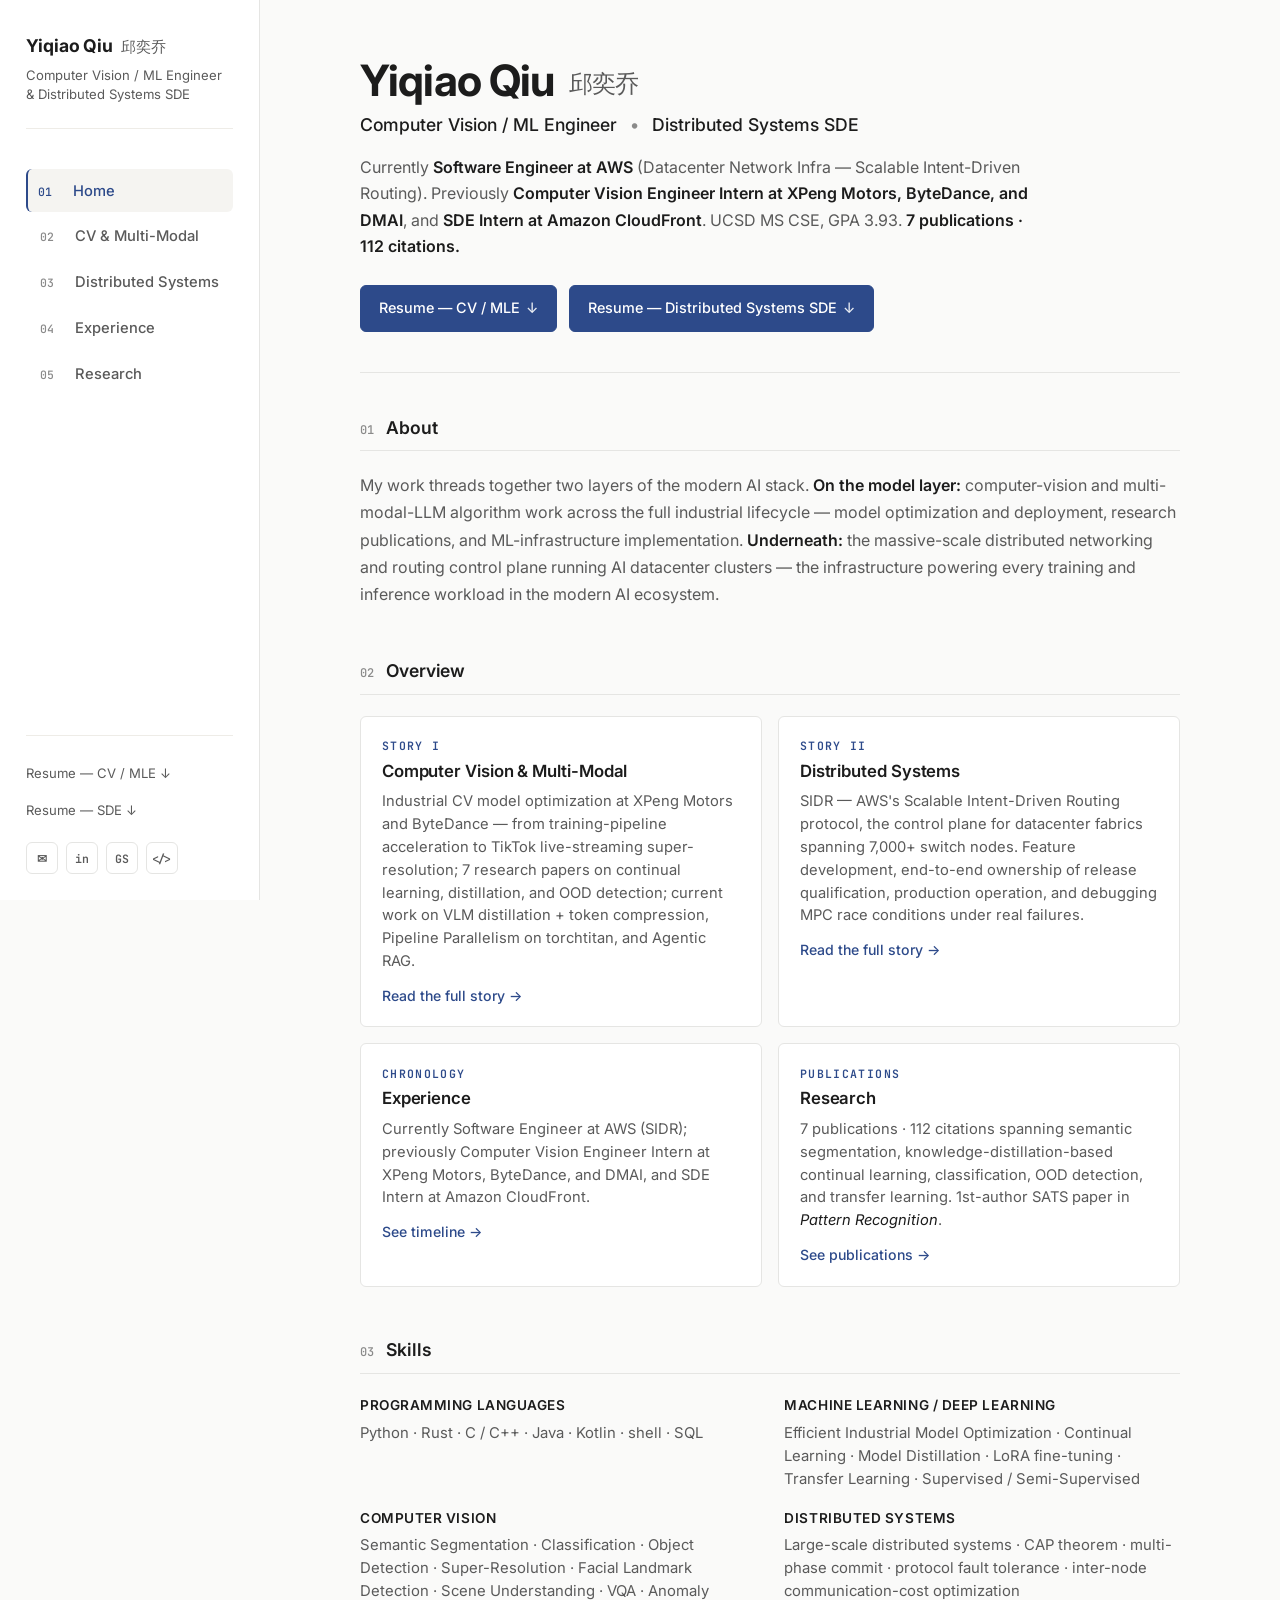
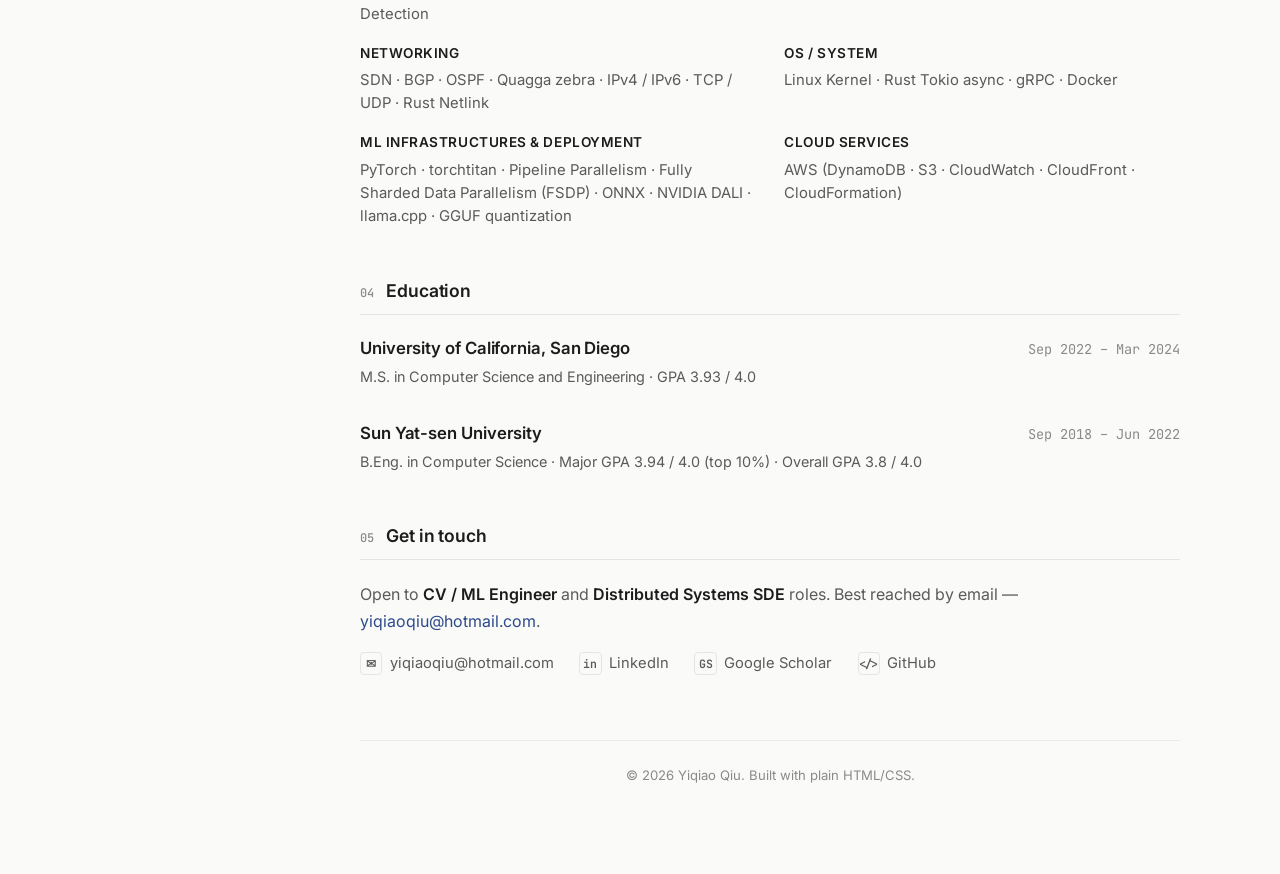
==== index.html @ b8ca15ce "Add home Overview preview cards; update pub metadata; refine Skills - Home: insert new 'Overview' se" ====
<!DOCTYPE html>
<html lang="en">
<head>
<meta charset="UTF-8" />
<meta name="viewport" content="width=device-width, initial-scale=1.0" />
<title>Yiqiao Qiu — CV / ML Engineer &amp; Distributed Systems SDE</title>
<meta name="description" content="Yiqiao Qiu — Computer Vision / Machine Learning Engineer and Distributed Systems SDE. UCSD MS CSE. Currently at AWS DC Networking (SIDR). 7 publications, 112 citations." />
<link rel="stylesheet" href="styles.css" />
<link rel="preconnect" href="https://fonts.googleapis.com" />
<link rel="preconnect" href="https://fonts.gstatic.com" crossorigin />
<link href="https://fonts.googleapis.com/css2?family=Inter:wght@400;500;600;700&family=JetBrains+Mono:wght@400;500&display=swap" rel="stylesheet" />
</head>
<body>

<button class="menu-toggle" aria-label="Toggle navigation">
  <span></span><span></span><span></span>
</button>
<div class="sidebar-backdrop"></div>

<aside class="sidebar" id="sidebar">
  <div class="sidebar-brand">
    <div class="brand-name">Yiqiao Qiu <span class="brand-zh">邱奕乔</span></div>
    <div class="brand-tagline">Computer Vision / ML Engineer<br />&amp; Distributed Systems SDE</div>
  </div>

  <nav class="sidebar-nav" aria-label="Primary">
    <a href="#home" data-tab="home"><span class="nav-num">01</span><span class="nav-label">Home</span></a>
    <a href="#cv" data-tab="cv"><span class="nav-num">02</span><span class="nav-label">CV &amp; Multi-Modal</span></a>
    <a href="#distsys" data-tab="distsys"><span class="nav-num">03</span><span class="nav-label">Distributed Systems</span></a>
    <a href="#experience" data-tab="experience"><span class="nav-num">04</span><span class="nav-label">Experience</span></a>
    <a href="#research" data-tab="research"><span class="nav-num">05</span><span class="nav-label">Research</span></a>
  </nav>

  <div class="sidebar-footer">
    <div class="sidebar-resumes">
      <a href="assets/Yiqiao_Qiu_Resume_MLE.pdf" target="_blank" rel="noopener">Resume — CV / MLE ↓</a>
      <a href="assets/Yiqiao_Qiu_Resume_SDE.pdf" target="_blank" rel="noopener">Resume — SDE ↓</a>
    </div>
    <div class="sidebar-contact">
      <a href="mailto:yiqiaoqiu@hotmail.com" aria-label="Email" title="yiqiaoqiu@hotmail.com">✉</a>
      <a href="https://www.linkedin.com/in/yiqiao-qiu-12013723a/" target="_blank" rel="noopener" aria-label="LinkedIn" title="LinkedIn">in</a>
      <a href="https://scholar.google.com/citations?user=CJIt8m8AAAAJ&hl=en" target="_blank" rel="noopener" aria-label="Google Scholar" title="Google Scholar">GS</a>
      <a href="https://github.com/QIU023" target="_blank" rel="noopener" aria-label="GitHub" title="GitHub">&lt;/&gt;</a>
    </div>
  </div>
</aside>

<main class="content">

<!-- ============ HOME TAB ============ -->
<section class="tab" id="tab-home">
  <header class="hero">
    <h1>Yiqiao Qiu <span class="zh">邱奕乔</span></h1>
    <p class="hero-tagline">
      Computer Vision / ML Engineer <span class="sep">&bull;</span> Distributed Systems SDE
    </p>
    <p class="hero-sub">
      Currently <strong>Software Engineer at AWS</strong> (Datacenter Network Infra &mdash; Scalable Intent-Driven Routing).
      Previously <strong>Computer Vision Engineer Intern at XPeng Motors, ByteDance, and DMAI</strong>, and
      <strong>SDE Intern at Amazon CloudFront</strong>. UCSD MS CSE, GPA 3.93.
      <strong>7 publications · 112 citations.</strong>
    </p>
    <div class="cta">
      <a class="btn btn-primary" href="assets/Yiqiao_Qiu_Resume_MLE.pdf" target="_blank" rel="noopener">Resume — CV / MLE <span class="arrow">↓</span></a>
      <a class="btn btn-primary" href="assets/Yiqiao_Qiu_Resume_SDE.pdf" target="_blank" rel="noopener">Resume — Distributed Systems SDE <span class="arrow">↓</span></a>
    </div>
  </header>

  <div class="section-block">
    <h2 class="section-title"><span class="section-num">01</span> About</h2>
    <p class="prose">
      My work threads together two layers of the modern AI stack. <strong>On the model layer:</strong>
      computer-vision and multi-modal-LLM algorithm work across the full industrial lifecycle — model
      optimization and deployment, research publications, and ML-infrastructure implementation.
      <strong>Underneath:</strong> the massive-scale distributed networking and routing control plane running
      AI datacenter clusters — the infrastructure powering every training and inference workload in the
      modern AI ecosystem.
    </p>
  </div>

  <div class="section-block">
    <h2 class="section-title"><span class="section-num">02</span> Overview</h2>
    <div class="preview-grid">
      <a class="preview-card" href="#cv">
        <p class="preview-num">Story I</p>
        <h3>Computer Vision &amp; Multi-Modal</h3>
        <p class="preview-desc">Industrial CV model optimization at XPeng Motors and ByteDance — from training-pipeline acceleration to TikTok live-streaming super-resolution; 7 research papers on continual learning, distillation, and OOD detection; current work on VLM distillation + token compression, Pipeline Parallelism on torchtitan, and Agentic RAG.</p>
        <p class="preview-cta">Read the full story →</p>
      </a>
      <a class="preview-card" href="#distsys">
        <p class="preview-num">Story II</p>
        <h3>Distributed Systems</h3>
        <p class="preview-desc">SIDR — AWS's Scalable Intent-Driven Routing protocol, the control plane for datacenter fabrics spanning 7,000+ switch nodes. Feature development, end-to-end ownership of release qualification, production operation, and debugging MPC race conditions under real failures.</p>
        <p class="preview-cta">Read the full story →</p>
      </a>
      <a class="preview-card" href="#experience">
        <p class="preview-num">Chronology</p>
        <h3>Experience</h3>
        <p class="preview-desc">Currently Software Engineer at AWS (SIDR); previously Computer Vision Engineer Intern at XPeng Motors, ByteDance, and DMAI, and SDE Intern at Amazon CloudFront.</p>
        <p class="preview-cta">See timeline →</p>
      </a>
      <a class="preview-card" href="#research">
        <p class="preview-num">Publications</p>
        <h3>Research</h3>
        <p class="preview-desc">7 publications · 112 citations spanning semantic segmentation, knowledge-distillation-based continual learning, classification, OOD detection, and transfer learning. 1st-author SATS paper in <em>Pattern Recognition</em>.</p>
        <p class="preview-cta">See publications →</p>
      </a>
    </div>
  </div>

  <div class="section-block">
    <h2 class="section-title"><span class="section-num">03</span> Skills</h2>
    <div class="skills-grid">
      <div>
        <h4>Programming Languages</h4>
        <p>Python · Rust · C / C++ · Java · Kotlin · shell · SQL</p>
      </div>
      <div>
        <h4>Machine Learning / Deep Learning</h4>
        <p>Efficient Industrial Model Optimization · Continual Learning · Model Distillation · LoRA fine-tuning · Transfer Learning · Supervised / Semi-Supervised</p>
      </div>
      <div>
        <h4>Computer Vision</h4>
        <p>Semantic Segmentation · Classification · Object Detection · Super-Resolution · Facial Landmark Detection · Scene Understanding · VQA · Anomaly Detection</p>
      </div>
      <div>
        <h4>Distributed Systems</h4>
        <p>Large-scale distributed systems · CAP theorem · multi-phase commit · protocol fault tolerance · inter-node communication-cost optimization</p>
      </div>
      <div>
        <h4>Networking</h4>
        <p>SDN · BGP · OSPF · Quagga zebra · IPv4 / IPv6 · TCP / UDP · Rust Netlink</p>
      </div>
      <div>
        <h4>OS / System</h4>
        <p>Linux Kernel · Rust Tokio async · gRPC · Docker</p>
      </div>
      <div>
        <h4>ML Infrastructures &amp; Deployment</h4>
        <p>PyTorch · torchtitan · Pipeline Parallelism · Fully Sharded Data Parallelism (FSDP) · ONNX · NVIDIA DALI · llama.cpp · GGUF quantization</p>
      </div>
      <div>
        <h4>Cloud Services</h4>
        <p>AWS (DynamoDB · S3 · CloudWatch · CloudFront · CloudFormation)</p>
      </div>
    </div>
  </div>

  <div class="section-block">
    <h2 class="section-title"><span class="section-num">04</span> Education</h2>
    <article class="entry">
      <div class="entry-head">
        <h3>University of California, San Diego</h3>
        <span class="when">Sep 2022 &ndash; Mar 2024</span>
      </div>
      <p class="role">M.S. in Computer Science and Engineering · GPA 3.93 / 4.0</p>
    </article>
    <article class="entry">
      <div class="entry-head">
        <h3>Sun Yat-sen University</h3>
        <span class="when">Sep 2018 &ndash; Jun 2022</span>
      </div>
      <p class="role">B.Eng. in Computer Science · Major GPA 3.94 / 4.0 (top 10%) · Overall GPA 3.8 / 4.0</p>
    </article>
  </div>

  <div class="section-block">
    <h2 class="section-title"><span class="section-num">05</span> Get in touch</h2>
    <p class="prose">
      Open to <strong>CV / ML Engineer</strong> and <strong>Distributed Systems SDE</strong> roles.
      Best reached by email — <a href="mailto:yiqiaoqiu@hotmail.com">yiqiaoqiu@hotmail.com</a>.
    </p>
    <div class="links">
      <a href="mailto:yiqiaoqiu@hotmail.com"><span class="icon">✉</span> yiqiaoqiu@hotmail.com</a>
      <a href="https://www.linkedin.com/in/yiqiao-qiu-12013723a/" target="_blank" rel="noopener"><span class="icon">in</span> LinkedIn</a>
      <a href="https://scholar.google.com/citations?user=CJIt8m8AAAAJ&hl=en" target="_blank" rel="noopener"><span class="icon">GS</span> Google Scholar</a>
      <a href="https://github.com/QIU023" target="_blank" rel="noopener"><span class="icon">&lt;/&gt;</span> GitHub</a>
    </div>
  </div>
</section>

<!-- ============ CV & MULTI-MODAL TAB ============ -->
<section class="tab" id="tab-cv">
  <header class="tab-header">
    <p class="tab-num">Story I</p>
    <h1>Computer Vision &amp; Multi-Modal</h1>
    <p class="tab-subtitle">Algorithm · Industrial Optimization · Deployment · Infrastructure</p>
  </header>

  <p class="prose">
    My ML work tells one story: <strong>take the efficient-model mindset — latency, memory, throughput —
    from classical CV into modern VLMs and the training systems beneath them.</strong>
  </p>

  <h3 class="about-subhead">Industrial efficient-model work</h3>
  <p class="prose">
    Across three internships I shipped production CV models covering the core task families —
    <strong>semantic segmentation, object detection, super-resolution, facial-landmark detection, image
    classification, and video classification</strong> — under strict latency / compute budgets.
  </p>
  <ul class="prose-list">
    <li>
      <strong>XPeng Motors — Autonomous Driving Center.</strong>
      <em class="stack-meta">Python, PyTorch, NVIDIA DALI, ONNX &middot; Oct 2023 – Mar 2024.</em>
      <ul class="prose-sublist">
        <li>
          <em>Training-pipeline acceleration for large-scale perception models.</em> Accelerated on-car
          perception training by integrating <strong>NVIDIA DALI</strong> for GPU-based online augmentation
          on huge-scale image datasets, offloading preprocessing from CPU to GPU via multi-process pipelines —
          <strong>7× training speedup and 80% CPU reduction</strong>, unblocking faster iteration across
          perception teams.
        </li>
        <li>
          <em>Multi-task backbone consolidation for on-car deployment.</em> Merged multiple task-specific
          perception models into a unified shared backbone; systematically explored trade-offs across
          architectures, FLOPs, and cross-task generalization. Reduced on-car model scheduling and memory
          overhead while preserving per-task accuracy, improving deployment efficiency on resource-constrained
          automotive compute.
        </li>
        <li>
          <em>Eye-action video classification for the Driver Monitoring System (DMS).</em> Owned end-to-end
          development of the eye-action recognition pipeline for in-cabin fatigue and distraction detection —
          dataset construction, temporal model design and training, and in-vehicle real-scene validation under
          varied lighting and head poses. <strong>99.64% binary classification accuracy with 30%
          inference-latency reduction</strong>, meeting the real-time on-car constraint.
        </li>
        <li>
          <em>Simulation-driven data augmentation for long-tail object detection.</em> Replenished an
          object-detection dataset with photorealistic simulation data for rare / long-tail categories;
          validated the pipeline by training YOLO-X on the augmented dataset and demonstrating consistent
          mAP gains on underrepresented classes. Co-author of <em>Anything in Any Scene</em>.
        </li>
      </ul>
    </li>
    <li>
      <strong>ByteDance — Real-Time Communication, Video Group.</strong>
      <em class="stack-meta">Python, PyTorch &middot; Nov 2021 – Apr 2022.</em>
      <ul class="prose-sublist">
        <li>
          <em>Real-time multi-frame super-resolution for live-streaming codec enhancement.</em> Proposed novel
          auxiliary modules at the low-level encoder / decoder of a real-time multi-frame super-resolution
          model, leveraging <strong>temporal consistency across adjacent frames</strong> and
          <strong>residual-aware feature fusion</strong> to alleviate video-decoding blocky artifacts from
          aggressive compression — without inflating inference latency. <strong>43% PSNR gain improvement</strong>
          in offline testing; deployed into the TikTok live-streaming RTC video engine.
        </li>
        <li>
          <em>Robust facial-landmark detection for ROI-aware bitrate allocation.</em> Optimized the landmark
          model driving ROI-based bitrate allocation on streamers' faces via (1) <strong>facial-parsing
          preprocessing</strong> for semantic priors, (2) <strong>weighted loss with balanced resampling</strong>
          for long-tail poses / occlusions, and (3) an <strong>auxiliary global-context branch</strong>
          stabilizing predictions under occlusion and motion blur. <strong>67% NME reduction</strong>;
          unstructured pruning further cut inference time by <strong>20%</strong> to fit the RTC latency budget.
        </li>
        <li>
          <em>Training infrastructure.</em> Built <strong>FFmpeg-based offline augmentation</strong> simulating
          codec artifacts, bitrate ladders, and frame-drop patterns, plus a <strong>multi-threaded concurrent
          I/O queue</strong> hiding I/O latency behind GPU compute — <strong>40% training-time reduction</strong>
          on large-scale video datasets.
        </li>
      </ul>
    </li>
    <li>
      <strong>DMAI — Research Center.</strong>
      <em class="stack-meta">Python, PyTorch &middot; Jul 2021 – Oct 2021.</em>
      Benchmarked and optimized lightweight object detectors (<strong>RFB, YOLO-X, YOLO-v5</strong>) with
      data-augmentation search and loss tuning to suppress false positives (<strong>99.5% mAP</strong>);
      improved classification with <strong>open-set loss</strong> to resolve <strong>95% of edge-case
      failures at 99% precision</strong>.
    </li>
  </ul>

  <h3 class="about-subhead">VLM — fine-tuning, token compression, on-device deployment</h3>
  <p class="prose">
    Distilling <strong>Qwen2.5-VL 32B → 3B</strong> with LoRA rank-16 on DriveLM-nuScenes; integrated four
    visual-token compression methods (FasterVLM, PruMerge, PyramidDrop, and my own <strong>SATS-CRP</strong>
    — region-aware self-attention transfer). 4× token reduction (480 → 120) with DriveLM LoRA accuracy
    <em>+1%</em>; 16× extreme compression at only 2.4% degradation; BF16 → GGUF Q4_K_M quantization
    (3.9× smaller) deployed on a consumer RTX 4070 Ti via llama.cpp at
    <strong>170 tokens/s, 142 ms TTFT</strong>.
  </p>

  <h3 class="about-subhead">ML Infra — Pipeline Parallelism on torchtitan</h3>
  <p class="prose">
    My fork of PyTorch <code>torchtitan</code>
    (<a href="https://github.com/QIU023/torchtitan/tree/309b462c48c5549f6f1646611ac6804f49a0d7ce" target="_blank" rel="noopener">branch 309b462</a>)
    implements a <strong>Block Attention Residuals</strong> experiment composed with <strong>multi-stage
    pipeline parallelism</strong> (PP=4 + cache adapter smoke-green), an AttnRes subclass with a scaling-law
    config registry, silent-grad-loss detection with clone-on-capture, a <code>grouped_mm</code> +
    <code>torch.compile</code> throughput path, and a <strong>LLaVA-style multimodal scaffolding</strong>
    on top of a Kimi Linear (KDA / MLA / MLP) base.
  </p>

  <h3 class="about-subhead">Agentic RAG + LLM-agent result evaluation harness</h3>
  <p class="prose">
    An agentic RAG system over SQL + document corpora: LLM orchestrator delegating to specialized sub-agents
    via OpenAI-style function calling and a typed <em>Evidence</em> protocol; async sub-agent dispatch with
    per-agent timeouts and graceful partial-result synthesis; hybrid BM25 + dense retrieval with
    Reciprocal Rank Fusion over ~900 chunks from 6 SEC 10-K filings; SSE streaming of routing decisions, tool
    calls, and sub-agent reasoning. Paired with a <strong>4-mode evaluation harness</strong>
    (fuzzy-numeric / entity-match / LLM-as-judge / deterministic slot-based component recall) that
    specifically targets list-coverage silent failures invisible to judge-only scoring. Full-pass correctness
    on a 10-question gold-labeled dev set.
  </p>
</section>

<!-- ============ DISTRIBUTED SYSTEMS TAB ============ -->
<section class="tab" id="tab-distsys">
  <header class="tab-header">
    <p class="tab-num">Story II</p>
    <h1>Massive-scale Distributed Systems</h1>
    <p class="tab-subtitle">Datacenter Cluster Networking Infrastructure · SIDR</p>
  </header>

  <p class="prose">
    I currently build <strong>SIDR</strong> — AWS's <em>Scalable Intent-Driven Routing</em> protocol and the
    routing control plane for AWS Datacenter network fabrics (a production fleet of
    <strong>7,000+ switch nodes</strong>). Under SIDR, routing intent is expressed centrally and distributed /
    installed across the fleet via <strong>multi-phase commit (MPC) transactions</strong>, which makes
    correctness, failure-mode reasoning, and fleet-scale operational behavior the central engineering problem
    of the system. My work spans <strong>SIDR distributed networking protocol feature development</strong>,
    <strong>end-to-end ownership of SIDR release qualification</strong>, and
    <strong>production operation of the control plane</strong>.
  </p>

  <p class="prose">Three headline contributions:</p>
  <ol class="prose-list">
    <li>
      <strong>Automated release-qualification framework with chaos fault injection.</strong>
      Designed and built the complete end-to-end automated release-qualification framework for SIDR, run
      against test clusters: a <strong>hierarchical concurrent workflow engine</strong> orchestrating
      multi-stage qualification runs, comprehensive <strong>protocol state tracing</strong>, and a
      <strong>chaos fault-injection system</strong> that systematically exercises partitions, device
      failures, and interface flaps to validate consensus convergence and MPC operation correctness — with
      rollback — under extreme stress and chaotic network / software failure conditions. Integrated into
      CI/CD; delivered a <strong>15× speedup</strong> in release qualification.
      <strong>Since October 2024, every AWS ML Datacenter switch NetOS release has been qualified and gated
      by this framework</strong> — it has <strong>caught dozens of latent bugs</strong> both inside the SIDR
      protocol itself and at the interaction boundary between SIDR and other AWS NetOS processes before they
      could reach production, keeping every subsequent SIDR release highly reliable at production fleet scale.
    </li>
    <li>
      <strong>Core SIDR feature development.</strong>
      <ul class="prose-sublist">
        <li>
          <em>SIDR route redistribution from Quagga.</em> Cross-protocol route redistribution bridges legacy
          BGP / OSPF state (Quagga zebra) into SIDR's intent-driven route programming. Owned the SIDR-side
          daemon logic end-to-end: inter-process communication with Quagga, asynchronous message-stream
          parsing, <strong>multi-module async orchestration</strong> keeping redistribution off the critical
          path of intent commits, OS-level signaling, and <strong>MPC lazy-initialization</strong>
          optimizations across multiple SIDR modules.
        </li>
        <li>
          <em>SIDR protocol credential management and security enhancement.</em> Added
          <strong>message-certificate-based authentication and verification</strong> end-to-end across
          controller-to-daemon intent distribution. Designed certificate issuance / rotation into SIDR's
          service-fabric workflows, explicit race-condition and failure handling during certificate
          transitions, and a comprehensive end-to-end integration-test suite covering controller-to-daemon
          intent signaling and protocol state-machine transitions. A cross-cutting change — every SIDR
          message touched — so backward-compatible rollout mattered as much as the cryptographic component.
        </li>
      </ul>
    </li>
    <li>
      <strong>Deep system understanding from feature development, production operation, and debugging.</strong>
      Shipping SIDR features is one input; running the control plane in production and diagnosing the many
      race conditions that surface when MPC transactions interleave with real link and process failures —
      device crashes mid-commit, interface flaps, partial commits, rollback-vs-recommit interleavings — is
      another. The combination built a depth of understanding across <strong>protocol design, state-machine
      semantics, fault tolerance, and the operational realities of a very large distributed fabric</strong>
      that neither feature work nor operational experience alone produces.
    </li>
  </ol>
  <p class="prose">
    The foundations are <strong>CAP-theorem reasoning, multi-phase commit semantics, protocol fault tolerance,
    and inter-node communication-cost optimization inside massive fabrics</strong>.
  </p>
</section>

<!-- ============ EXPERIENCE TAB ============ -->
<section class="tab" id="tab-experience">
  <header class="tab-header">
    <p class="tab-num">Chronology</p>
    <h1>Work Experience</h1>
    <p class="tab-subtitle">Positions held, most-recent first</p>
  </header>

  <article class="entry">
    <div class="entry-head">
      <h3>Amazon Web Services <span class="muted">&mdash; Software Engineer</span></h3>
      <span class="when">Apr 2024 &ndash; Present &nbsp;·&nbsp; Santa Clara, CA</span>
    </div>
    <p class="role"><em>AWS DC Network Infra — Scalable Intent-Driven Routing (SIDR)</em> · Rust, Python, Tokio</p>
    <ul>
      <li>Designed and built an <strong>end-to-end automated release qualification framework</strong> for SIDR with <strong>hierarchical concurrent workflow engines</strong>, comprehensive protocol state tracing, and <strong>chaos fault injection</strong> (partitions, device failures, interface flaps) to validate consensus convergence and MPC operation correctness with rollback under extreme stress and chaotic network / software failure conditions. Integrated into CI/CD pipeline, achieving <strong>15× speedup in release qualification</strong> and qualifying all subsequent SIDR production releases.</li>
      <li>Delivered SIDR daemon logic for network <strong>cross-protocol route redistribution</strong>, including inter-process communication, message-stream parsing, multi-module asynchronous programming and OS-signaling, and optimized message generation and <strong>MPC lazy-init</strong> in multiple SIDR modules for improved efficiency.</li>
      <li>Delivered <strong>SIDR protocol security enhancement</strong> through message authentication and verification mechanisms, with thorough design and implementation for service-fabric workflows, race-condition / failures handling, and comprehensive end-to-end integration tests spanning controller-to-daemon intent distribution, system-level signaling, and protocol state-machine transitions under various network and system conditions.</li>
    </ul>
  </article>

  <article class="entry">
    <div class="entry-head">
      <h3>XPeng Motors <span class="muted">&mdash; Computer Vision Engineer Intern</span></h3>
      <span class="when">Oct 2023 &ndash; Mar 2024 &nbsp;·&nbsp; San Diego, CA</span>
    </div>
    <p class="role"><em>Autonomous Driving Center</em> · Python, PyTorch, DALI, ONNX</p>
    <ul>
      <li><strong>Training Pipeline Acceleration:</strong> Integrated NVIDIA DALI for GPU-based online augmentation on huge-scale image datasets, offloading preprocessing from CPU to GPU via multi-process pipelines — <strong>7× training speedup, 80% CPU reduction</strong>.</li>
      <li><strong>Multi-task Backbone Consolidation:</strong> Merged task-specific perception models into a unified shared backbone; systematically explored FLOPs / cross-task generalization trade-offs to cut on-car scheduling and memory overhead while preserving per-task accuracy.</li>
      <li><strong>Eye-Action Video Classification for DMS:</strong> Owned the end-to-end pipeline (dataset, temporal model, in-vehicle validation) — <strong>99.64% accuracy, 30% latency reduction</strong> under real-time on-car constraints.</li>
      <li><strong>Simulation-Driven Long-tail Object Detection:</strong> Replenished an OD dataset with photorealistic simulation for rare categories; validated via YOLO-X showing consistent mAP gains. Co-author of <em>Anything in Any Scene</em>.</li>
    </ul>
  </article>

  <article class="entry">
    <div class="entry-head">
      <h3>ByteDance <span class="muted">&mdash; Video Algorithms Engineer Intern</span></h3>
      <span class="when">Nov 2021 &ndash; Apr 2022 &nbsp;·&nbsp; Shenzhen, China</span>
    </div>
    <p class="role"><em>Real-Time Communication, Video Group</em> · Python, PyTorch</p>
    <ul>
      <li><strong>Real-time Multi-frame Super-Resolution</strong> for TikTok live-streaming RTC: novel low-level encoder/decoder auxiliary modules leveraging temporal consistency and residual-aware fusion — <strong>43% PSNR gain improvement</strong>, shipped.</li>
      <li><strong>Robust Facial Landmark Detection</strong> for ROI-aware bitrate allocation: facial-parsing preprocessing, weighted loss + balanced resampling for long-tail poses, global-context branch — <strong>67% NME reduction</strong>; unstructured pruning further <strong>-20% inference time</strong>.</li>
      <li>Built FFmpeg-based offline augmentation simulating codec artifacts and a multi-threaded concurrent I/O queue hiding I/O behind GPU compute — <strong>40% training time reduction</strong>.</li>
    </ul>
  </article>

  <article class="entry">
    <div class="entry-head">
      <h3>Amazon <span class="muted">&mdash; SDE Intern, AWS CloudFront</span></h3>
      <span class="when">Jun 2023 &ndash; Sep 2023 &nbsp;·&nbsp; Seattle, WA</span>
    </div>
    <p class="role"><em>CloudFront Function (CF2) Tagging in Control Plane</em> · Java, Kotlin, AWS</p>
    <ul>
      <li>In a micro-service / distributed-transaction setting, designed unique-ID based tagging, analyzed race conditions and concurrent failures, and handled them with synchronous DB erasing calls, cleaner threads, and <strong>DynamoDB distributed locks</strong>.</li>
      <li>Optimized 3 customer CF2 APIs — <strong>25% latency reduction</strong> by eliminating redundant RPC round-trips; shortened tagging cleaner lists for <strong>98.5% RPS reduction</strong> and <strong>60× cleaning speed</strong>.</li>
      <li>Extended AWS CloudFormation interface for CF2 tagging with async process + callbacks + Factory pattern; comprehensive integration tests covering concurrent race-conditions.</li>
    </ul>
  </article>

  <article class="entry">
    <div class="entry-head">
      <h3>DMAI <span class="muted">&mdash; Computer Vision Engineer Intern</span></h3>
      <span class="when">Jul 2021 &ndash; Oct 2021 &nbsp;·&nbsp; Guangzhou, China</span>
    </div>
    <p class="role"><em>DMAI Research Center</em> · Python, PyTorch</p>
    <ul>
      <li>AILA Preschool Learning System card recognition: benchmarked / optimized lightweight detectors (RFB, YOLO-X, YOLO-v5) with augmentation search and loss tuning — <strong>99.5% mAP</strong>; open-set loss resolved <strong>95% edge-case failures at 99% precision</strong>.</li>
    </ul>
  </article>
</section>

<!-- ============ RESEARCH TAB ============ -->
<section class="tab" id="tab-research">
  <header class="tab-header">
    <p class="tab-num">Publications</p>
    <h1>Research</h1>
    <p class="tab-subtitle">7 publications · 112 citations</p>
  </header>

  <p class="prose">
    My research spans <strong>semantic segmentation, knowledge-distillation-based continual learning,
    classification, out-of-distribution detection, and transfer learning</strong>. Core methodological
    theme: <em>what</em> a visual encoder produces is only half the information — <em>how</em> it attends,
    relates, and abstracts is equally transferable and equally worth distilling.
  </p>

  <h3 class="about-subhead">Selected top-cited contributions</h3>
  <ul class="prose-list">
    <li>
      <em>SATS: Self-Attention Transfer for Continual Semantic Segmentation.</em> 1st author.
      <em>Pattern Recognition</em>, 2023 · <span class="cite">53 citations</span>.
      Continual semantic segmentation suffers from catastrophic forgetting when a model is incrementally
      trained on new classes while retaining old ones. SATS introduces a lightweight <strong>self-attention
      transfer</strong> scheme that distills the <strong>inter-patch relationship structure</strong> from
      the old model's self-attention maps to the new model during incremental steps — transferring <em>how</em>
      the visual encoder attends between patches, not just what features it produces. The technique is a
      plug-in for any vision-transformer-based backbone, sets state of the art on standard
      continual-segmentation benchmarks, and is the method I'm now extending from CNN-era continual
      segmentation into modern VLM distillation.
    </li>
    <li>
      <em>Classifier-head Informed Feature Masking and Prototype-based Logit Smoothing for Out-of-Distribution
      Detection.</em> 2nd author. <em>IEEE TCSVT</em>, 2024 · <span class="cite">23 citations</span>.
      Post-hoc OOD detection combining <strong>classifier-head-informed feature masking</strong>
      (classifier-head weights mask activations not tied to any in-distribution class) with
      <strong>prototype-based logit smoothing</strong> (class prototypes regularize logits for off-manifold
      samples).
    </li>
    <li>
      <em>Topic Driven Adaptive Network for Cross-Domain Sentiment Classification (TDAN).</em> 2nd author.
      <em>Information Processing and Management</em>, 2023 · <span class="cite">23 citations</span>.
      Cross-domain sentiment classification via a <strong>neural topic model</strong> plus a
      <strong>keyword branch</strong>, fused by <strong>cross dot-product attention</strong> between topic
      and keyword representations — grounding predictions in keyword-occurrence signals that transfer across
      source and target domains.
    </li>
  </ul>

  <h3 class="about-subhead">Other publications</h3>
  <div class="pub-grid">
    <div class="pub">
      <p class="pub-title">Anything in Any Scene: Photorealistic Video Object Insertion</p>
      <p class="pub-meta">Co-author · <strong>Preprint</strong>, arXiv:2401.17509, 2024 · <span class="cite">300+ GitHub stars · 12 citations</span> · Presented at EI 2025 Highlights Session (IS&amp;T Electronic Imaging)</p>
    </div>
    <div class="pub">
      <p class="pub-title">Deep Model Reference: Simple Yet Effective Confidence Estimation for Image Classification</p>
      <p class="pub-meta"><strong>2nd author</strong> · MICCAI, 2024</p>
    </div>
    <div class="pub">
      <p class="pub-title">Class Incremental Learning with Task-Specific Batch Normalization and Out-of-Distribution Detection</p>
      <p class="pub-meta"><strong>3rd author</strong> · <em>Neurocomputing</em>, 2026 · <span class="cite">1 citation</span> · <a href="https://www.sciencedirect.com/science/article/abs/pii/S0925231226007186" target="_blank" rel="noopener">ScienceDirect ↗</a></p>
    </div>
    <div class="pub">
      <p class="pub-title">Local Background Features Matter in Out-of-Distribution Detection</p>
      <p class="pub-meta"><strong>3rd author</strong> · Under review at <em>Neural Computation</em></p>
    </div>
  </div>

  <p class="pub-cta">
    Full list on <a href="https://scholar.google.com/citations?user=CJIt8m8AAAAJ&hl=en" target="_blank" rel="noopener">Google Scholar →</a>
  </p>
</section>

<footer class="footer">
  <p>&copy; <span id="year"></span> Yiqiao Qiu. Built with plain HTML/CSS.</p>
</footer>

</main>

<script>
  (function () {
    const tabs = document.querySelectorAll('.tab');
    const navLinks = document.querySelectorAll('.sidebar-nav a');
    const menuToggle = document.querySelector('.menu-toggle');
    const sidebar = document.getElementById('sidebar');
    const backdrop = document.querySelector('.sidebar-backdrop');
    const content = document.querySelector('.content');

    function activateTab(tabId) {
      const targetId = 'tab-' + tabId;
      const target = document.getElementById(targetId);
      if (!target) { activateTab('home'); return; }

      tabs.forEach(function (t) { t.classList.remove('active'); });
      navLinks.forEach(function (l) { l.classList.remove('active'); });

      target.classList.add('active');
      const activeLink = document.querySelector('.sidebar-nav a[data-tab="' + tabId + '"]');
      if (activeLink) activeLink.classList.add('active');

      window.scrollTo({ top: 0, behavior: 'auto' });
      if (content) content.scrollTop = 0;

      closeMobileSidebar();
    }

    function tabFromHash() {
      const h = window.location.hash.replace('#', '').trim();
      return h || 'home';
    }

    function closeMobileSidebar() {
      sidebar.classList.remove('open');
      backdrop.classList.remove('visible');
      document.body.classList.remove('sidebar-open');
    }

    navLinks.forEach(function (link) {
      link.addEventListener('click', function (e) {
        const tabId = link.dataset.tab;
        if (tabId) {
          e.preventDefault();
          if (window.location.hash === '#' + tabId) {
            activateTab(tabId);
          } else {
            window.location.hash = tabId;
          }
        }
      });
    });

    window.addEventListener('hashchange', function () {
      activateTab(tabFromHash());
    });

    if (menuToggle) {
      menuToggle.addEventListener('click', function () {
        const isOpen = sidebar.classList.toggle('open');
        backdrop.classList.toggle('visible', isOpen);
        document.body.classList.toggle('sidebar-open', isOpen);
      });
    }
    if (backdrop) {
      backdrop.addEventListener('click', closeMobileSidebar);
    }

    activateTab(tabFromHash());

    const yearEl = document.getElementById('year');
    if (yearEl) yearEl.textContent = new Date().getFullYear();
  })();
</script>
</body>
</html>
---- styles.css ----
:root {
  --bg: #fafaf9;
  --surface: #ffffff;
  --surface-alt: #f5f4f1;
  --text: #1c1c1c;
  --muted: #5a5a5a;
  --muted-2: #8a8a8a;
  --border: #e5e5e3;
  --border-soft: #eeece7;
  --accent: #2d4a8a;
  --accent-hover: #1d3570;
  --code-bg: #f4f4f2;
  --sidebar-width: 260px;
  --content-max: 820px;
  --radius: 6px;
}

@media (prefers-color-scheme: dark) {
  :root {
    --bg: #0f1114;
    --surface: #171a1f;
    --surface-alt: #13161a;
    --text: #e8e8e6;
    --muted: #a8a8a3;
    --muted-2: #6e6e6a;
    --border: #2a2e34;
    --border-soft: #1e2228;
    --accent: #7fa8f0;
    --accent-hover: #a5c3f7;
    --code-bg: #1f232a;
  }
}

* { box-sizing: border-box; }
html { scroll-behavior: smooth; }

body {
  margin: 0;
  padding: 0;
  background: var(--bg);
  color: var(--text);
  font-family: 'Inter', -apple-system, BlinkMacSystemFont, 'Segoe UI', Roboto, sans-serif;
  font-size: 16px;
  line-height: 1.65;
  -webkit-font-smoothing: antialiased;
}

a {
  color: var(--accent);
  text-decoration: none;
  transition: color 0.15s ease;
}
a:hover { color: var(--accent-hover); text-decoration: underline; }
code, .mono { font-family: 'JetBrains Mono', Menlo, monospace; font-size: 0.9em; }

/* ==================== Sidebar ==================== */
.sidebar {
  position: fixed;
  top: 0;
  left: 0;
  width: var(--sidebar-width);
  height: 100vh;
  background: var(--surface);
  border-right: 1px solid var(--border);
  padding: 2.2rem 1.6rem 1.6rem;
  display: flex;
  flex-direction: column;
  z-index: 20;
  transition: transform 0.28s ease;
}

.sidebar-brand {
  margin-bottom: 2.5rem;
  padding-bottom: 1.5rem;
  border-bottom: 1px solid var(--border-soft);
}
.brand-name {
  font-size: 1.1rem;
  font-weight: 700;
  letter-spacing: -0.01em;
  color: var(--text);
  line-height: 1.2;
}
.brand-zh {
  font-weight: 500;
  color: var(--muted);
  font-size: 0.85em;
  margin-left: 0.3rem;
}
.brand-tagline {
  color: var(--muted);
  font-size: 0.82rem;
  line-height: 1.45;
  margin-top: 0.55rem;
}

.sidebar-nav {
  display: flex;
  flex-direction: column;
  gap: 0.15rem;
  flex: 1;
}
.sidebar-nav a {
  display: flex;
  align-items: baseline;
  gap: 0.9rem;
  padding: 0.6rem 0.75rem;
  border-radius: var(--radius);
  color: var(--muted);
  font-size: 0.92rem;
  font-weight: 500;
  border-left: 2px solid transparent;
  transition: all 0.15s ease;
  text-decoration: none;
}
.sidebar-nav a:hover {
  color: var(--text);
  background: var(--surface-alt);
  text-decoration: none;
}
.sidebar-nav a.active {
  color: var(--accent);
  background: var(--surface-alt);
  border-left-color: var(--accent);
  padding-left: 0.65rem;
}
.sidebar-nav .nav-num {
  font-family: 'JetBrains Mono', monospace;
  font-size: 0.72rem;
  color: var(--muted-2);
  min-width: 1.3rem;
}
.sidebar-nav a.active .nav-num { color: var(--accent); }
.sidebar-nav .nav-label { font-weight: 500; }

.sidebar-footer {
  margin-top: auto;
  padding-top: 1.4rem;
  border-top: 1px solid var(--border-soft);
}
.sidebar-resumes {
  display: flex;
  flex-direction: column;
  gap: 0.35rem;
  margin-bottom: 1rem;
}
.sidebar-resumes a {
  font-size: 0.82rem;
  color: var(--muted);
  padding: 0.3rem 0;
}
.sidebar-resumes a:hover {
  color: var(--accent);
  text-decoration: none;
}
.sidebar-contact {
  display: flex;
  gap: 0.5rem;
  flex-wrap: wrap;
}
.sidebar-contact a {
  display: inline-flex;
  align-items: center;
  justify-content: center;
  width: 2rem;
  height: 2rem;
  border: 1px solid var(--border);
  border-radius: var(--radius);
  font-size: 0.72rem;
  font-weight: 600;
  font-family: 'JetBrains Mono', monospace;
  color: var(--muted);
}
.sidebar-contact a:hover {
  border-color: var(--accent);
  color: var(--accent);
  text-decoration: none;
}

/* ==================== Menu toggle (mobile) ==================== */
.menu-toggle {
  display: none;
  position: fixed;
  top: 1rem;
  left: 1rem;
  z-index: 30;
  width: 40px;
  height: 40px;
  background: var(--surface);
  border: 1px solid var(--border);
  border-radius: var(--radius);
  cursor: pointer;
  flex-direction: column;
  justify-content: center;
  align-items: center;
  gap: 4px;
  padding: 0;
  box-shadow: 0 1px 4px rgba(0, 0, 0, 0.06);
}
.menu-toggle span {
  display: block;
  width: 18px;
  height: 2px;
  background: var(--text);
  border-radius: 1px;
}

.sidebar-backdrop {
  display: none;
  position: fixed;
  inset: 0;
  background: rgba(0, 0, 0, 0.35);
  z-index: 19;
  opacity: 0;
  transition: opacity 0.25s ease;
}
.sidebar-backdrop.visible {
  display: block;
  opacity: 1;
}

/* ==================== Main content ==================== */
.content {
  margin-left: var(--sidebar-width);
  padding: 3.5rem 3rem 4rem;
  min-height: 100vh;
}

/* ==================== Tabs ==================== */
.tab {
  display: none;
  max-width: var(--content-max);
  margin: 0 auto;
}
.tab.active {
  display: block;
  animation: fadeSlideIn 0.28s ease;
}

@keyframes fadeSlideIn {
  from { opacity: 0; transform: translateY(6px); }
  to { opacity: 1; transform: translateY(0); }
}

/* ==================== Hero (home tab) ==================== */
.hero {
  padding-bottom: 2.5rem;
  margin-bottom: 2.5rem;
  border-bottom: 1px solid var(--border);
}
.hero h1 {
  font-size: clamp(2rem, 4.5vw, 2.7rem);
  font-weight: 700;
  letter-spacing: -0.02em;
  margin: 0 0 0.3rem;
  line-height: 1.15;
}
.hero h1 .zh {
  font-weight: 500;
  color: var(--muted);
  font-size: 0.55em;
  margin-left: 0.4rem;
  vertical-align: 0.15em;
}
.hero-tagline {
  font-size: 1.1rem;
  font-weight: 500;
  color: var(--text);
  margin: 0.2rem 0 0.9rem;
}
.hero-tagline .sep { color: var(--muted-2); margin: 0 0.5rem; }
.hero-sub {
  color: var(--muted);
  font-size: 1rem;
  max-width: 680px;
  margin: 0 0 1.6rem;
}
.hero-sub strong { color: var(--text); font-weight: 600; }

.cta {
  display: flex;
  gap: 0.8rem;
  flex-wrap: wrap;
}
.btn {
  display: inline-flex;
  align-items: center;
  gap: 0.4rem;
  padding: 0.65rem 1.1rem;
  border-radius: var(--radius);
  font-size: 0.9rem;
  font-weight: 500;
  border: 1px solid var(--border);
  background: var(--surface);
  color: var(--text);
  transition: all 0.15s ease;
  text-decoration: none;
}
.btn:hover {
  border-color: var(--accent);
  color: var(--accent);
  text-decoration: none;
  transform: translateY(-1px);
}
.btn-primary {
  background: var(--accent);
  border-color: var(--accent);
  color: #fff;
}
.btn-primary:hover {
  background: var(--accent-hover);
  border-color: var(--accent-hover);
  color: #fff;
}
.btn .arrow { font-size: 1em; opacity: 0.9; }

/* ==================== Tab header (non-home tabs) ==================== */
.tab-header {
  margin-bottom: 2.5rem;
  padding-bottom: 1.2rem;
  border-bottom: 1px solid var(--border);
}
.tab-num {
  font-family: 'JetBrains Mono', monospace;
  font-size: 0.75rem;
  color: var(--accent);
  letter-spacing: 0.14em;
  text-transform: uppercase;
  margin: 0 0 0.55rem;
  font-weight: 600;
}
.tab-header h1 {
  font-size: clamp(1.8rem, 3.8vw, 2.4rem);
  font-weight: 700;
  letter-spacing: -0.02em;
  margin: 0;
  line-height: 1.15;
}
.tab-subtitle {
  color: var(--muted);
  font-size: 1rem;
  margin: 0.55rem 0 0;
}

/* ==================== Section block (home tab) ==================== */
.section-block {
  margin-bottom: 3rem;
}
.section-title {
  font-size: 1.1rem;
  font-weight: 600;
  margin: 0 0 1.3rem;
  padding-bottom: 0.55rem;
  border-bottom: 1px solid var(--border);
  letter-spacing: -0.01em;
  display: flex;
  align-items: baseline;
  gap: 0.8rem;
}
.section-num {
  font-family: 'JetBrains Mono', monospace;
  font-size: 0.75rem;
  color: var(--muted-2);
  font-weight: 500;
}

/* ==================== About subheadings (inside story tabs) ==================== */
.about-subhead {
  font-size: 1rem;
  font-weight: 600;
  color: var(--text);
  margin: 2rem 0 0.7rem;
  letter-spacing: -0.005em;
}
.about-subhead::before {
  content: "▸ ";
  color: var(--accent);
  font-weight: 400;
}

/* ==================== Prose ==================== */
.prose {
  color: var(--muted);
  margin: 0 0 1rem;
  line-height: 1.7;
}
.prose strong { color: var(--text); font-weight: 600; }
.prose em { color: var(--text); font-style: italic; }
.prose code {
  background: var(--code-bg);
  padding: 0.1rem 0.35rem;
  border-radius: 3px;
  font-size: 0.88em;
}

.prose-list {
  margin: 0 0 1rem;
  padding-left: 1.3rem;
  color: var(--muted);
}
ol.prose-list { list-style: decimal; }
ol.prose-list > li { margin-bottom: 0.9rem; }
ul.prose-list > li { margin-bottom: 0.6rem; }
.prose-list li { line-height: 1.65; }
.prose-list li strong { color: var(--text); font-weight: 600; }
.prose-list li em { color: var(--text); font-style: italic; }
.prose-list li code {
  background: var(--code-bg);
  padding: 0.1rem 0.35rem;
  border-radius: 3px;
  font-size: 0.88em;
}
.prose-list li .cite {
  font-family: 'JetBrains Mono', monospace;
  font-size: 0.85em;
  color: var(--accent);
  white-space: nowrap;
}
.prose-list li .stack-meta {
  color: var(--muted-2);
  font-size: 0.88em;
  font-style: normal;
  margin-left: 0.2rem;
}

.prose-sublist {
  margin: 0.45rem 0 0.4rem;
  padding-left: 1.3rem;
  list-style: disc;
}
.prose-sublist li {
  margin-bottom: 0.4rem;
  color: var(--muted);
  font-size: 0.95em;
  line-height: 1.55;
}
.prose-sublist li strong { color: var(--text); font-weight: 600; }
.prose-sublist li em { color: var(--text); font-style: italic; }
.prose-sublist li code {
  background: var(--code-bg);
  padding: 0.1rem 0.35rem;
  border-radius: 3px;
  font-size: 0.88em;
}

/* ==================== Experience entries ==================== */
.entry {
  margin-bottom: 2rem;
}
.entry-head {
  display: flex;
  justify-content: space-between;
  align-items: baseline;
  flex-wrap: wrap;
  gap: 0.4rem;
  margin-bottom: 0.1rem;
}
.entry h3 {
  font-size: 1.05rem;
  font-weight: 600;
  margin: 0;
  letter-spacing: -0.005em;
}
.entry h3 .muted { color: var(--muted); font-weight: 400; }
.when {
  font-size: 0.85rem;
  color: var(--muted-2);
  font-family: 'JetBrains Mono', monospace;
  white-space: nowrap;
}
.role {
  font-size: 0.9rem;
  color: var(--muted);
  margin: 0.1rem 0 0.6rem;
}
.role em { color: var(--text); font-style: italic; font-weight: 500; }
.entry ul {
  margin: 0.3rem 0 0;
  padding-left: 1.2rem;
}
.entry ul li {
  margin-bottom: 0.5rem;
  color: var(--muted);
}
.entry ul li strong { color: var(--text); font-weight: 600; }
.entry ul li em { color: var(--text); }

/* ==================== Publications grid ==================== */
.pub-grid {
  display: grid;
  gap: 1rem;
  grid-template-columns: 1fr;
  margin: 1rem 0 1.5rem;
}
@media (min-width: 760px) {
  .pub-grid { grid-template-columns: 1fr 1fr; }
}
.pub {
  background: var(--surface);
  border: 1px solid var(--border);
  border-radius: var(--radius);
  padding: 1rem 1.1rem;
  transition: border-color 0.15s ease, transform 0.15s ease;
}
.pub:hover { border-color: var(--accent); transform: translateY(-2px); }
.pub-title {
  font-weight: 600;
  color: var(--text);
  margin: 0 0 0.35rem;
  font-size: 0.98rem;
  line-height: 1.35;
}
.pub-meta {
  font-size: 0.85rem;
  color: var(--muted);
  margin: 0;
}
.pub-meta strong { color: var(--text); }
.pub-meta .cite {
  font-family: 'JetBrains Mono', monospace;
  font-size: 0.82rem;
  color: var(--accent);
}
.pub-cta {
  margin-top: 1.2rem;
  font-size: 0.92rem;
  color: var(--muted);
}

/* ==================== Preview cards (home overview) ==================== */
.preview-grid {
  display: grid;
  gap: 1rem;
  grid-template-columns: 1fr;
}
@media (min-width: 720px) {
  .preview-grid { grid-template-columns: 1fr 1fr; }
}
.preview-card {
  display: block;
  background: var(--surface);
  border: 1px solid var(--border);
  border-radius: var(--radius);
  padding: 1.2rem 1.3rem;
  text-decoration: none;
  color: inherit;
  transition: border-color 0.18s ease, transform 0.18s ease, box-shadow 0.18s ease;
}
.preview-card:hover {
  border-color: var(--accent);
  text-decoration: none;
  transform: translateY(-2px);
  box-shadow: 0 4px 14px rgba(45, 74, 138, 0.08);
}
.preview-num {
  font-family: 'JetBrains Mono', monospace;
  font-size: 0.72rem;
  color: var(--accent);
  letter-spacing: 0.12em;
  text-transform: uppercase;
  margin: 0 0 0.35rem;
  font-weight: 600;
}
.preview-card h3 {
  margin: 0 0 0.5rem;
  font-size: 1.05rem;
  font-weight: 600;
  color: var(--text);
  letter-spacing: -0.005em;
  line-height: 1.3;
}
.preview-card .preview-desc {
  color: var(--muted);
  font-size: 0.92rem;
  margin: 0 0 0.7rem;
  line-height: 1.55;
}
.preview-card .preview-desc em { color: var(--text); font-style: italic; }
.preview-card .preview-cta {
  color: var(--accent);
  font-size: 0.88rem;
  font-weight: 500;
  margin: 0;
}
.preview-card:hover .preview-cta { color: var(--accent-hover); }

/* ==================== Skills ==================== */
.skills-grid {
  display: grid;
  gap: 1rem 1.8rem;
  grid-template-columns: 1fr;
}
@media (min-width: 720px) {
  .skills-grid { grid-template-columns: 1fr 1fr; }
}
.skills-grid h4 {
  font-size: 0.85rem;
  font-weight: 600;
  color: var(--text);
  margin: 0 0 0.3rem;
  text-transform: uppercase;
  letter-spacing: 0.04em;
}
.skills-grid p {
  margin: 0;
  color: var(--muted);
  font-size: 0.93rem;
  line-height: 1.55;
}

/* ==================== Contact links row ==================== */
.links {
  display: flex;
  flex-wrap: wrap;
  gap: 1.2rem 1.6rem;
  font-size: 0.92rem;
  margin-top: 1rem;
}
.links a {
  color: var(--muted);
  display: inline-flex;
  align-items: center;
  gap: 0.45rem;
}
.links a:hover { color: var(--accent); text-decoration: none; }
.links .icon {
  display: inline-flex;
  align-items: center;
  justify-content: center;
  width: 1.4rem;
  height: 1.4rem;
  border: 1px solid var(--border);
  border-radius: 4px;
  font-size: 0.72rem;
  font-weight: 600;
  font-family: 'JetBrains Mono', monospace;
  color: var(--muted);
}
.links a:hover .icon { border-color: var(--accent); color: var(--accent); }

/* ==================== Footer ==================== */
.footer {
  max-width: var(--content-max);
  margin: 4rem auto 0;
  padding: 1.5rem 0;
  border-top: 1px solid var(--border-soft);
  text-align: center;
  color: var(--muted-2);
  font-size: 0.82rem;
}
.footer p { margin: 0; }

/* ==================== Responsive ==================== */
@media (max-width: 900px) {
  :root { --sidebar-width: 240px; }

  .sidebar {
    transform: translateX(-100%);
    box-shadow: 2px 0 14px rgba(0, 0, 0, 0.08);
  }
  .sidebar.open {
    transform: translateX(0);
  }

  .content {
    margin-left: 0;
    padding: 4.5rem 1.4rem 3rem;
  }

  .menu-toggle {
    display: inline-flex;
  }

  body.sidebar-open { overflow: hidden; }

  .hero { padding-bottom: 1.8rem; margin-bottom: 2rem; }
  .tab-header { margin-bottom: 2rem; }
  .entry-head { flex-direction: column; align-items: flex-start; gap: 0.1rem; }
  .when { font-size: 0.8rem; }
  .cta { flex-direction: column; align-items: stretch; }
  .btn { justify-content: center; }
}

@media (max-width: 520px) {
  .content { padding: 4rem 1.1rem 2.5rem; }
  .hero-tagline { font-size: 1rem; }
  .hero-tagline .sep { display: block; margin: 0.2rem 0; }
}
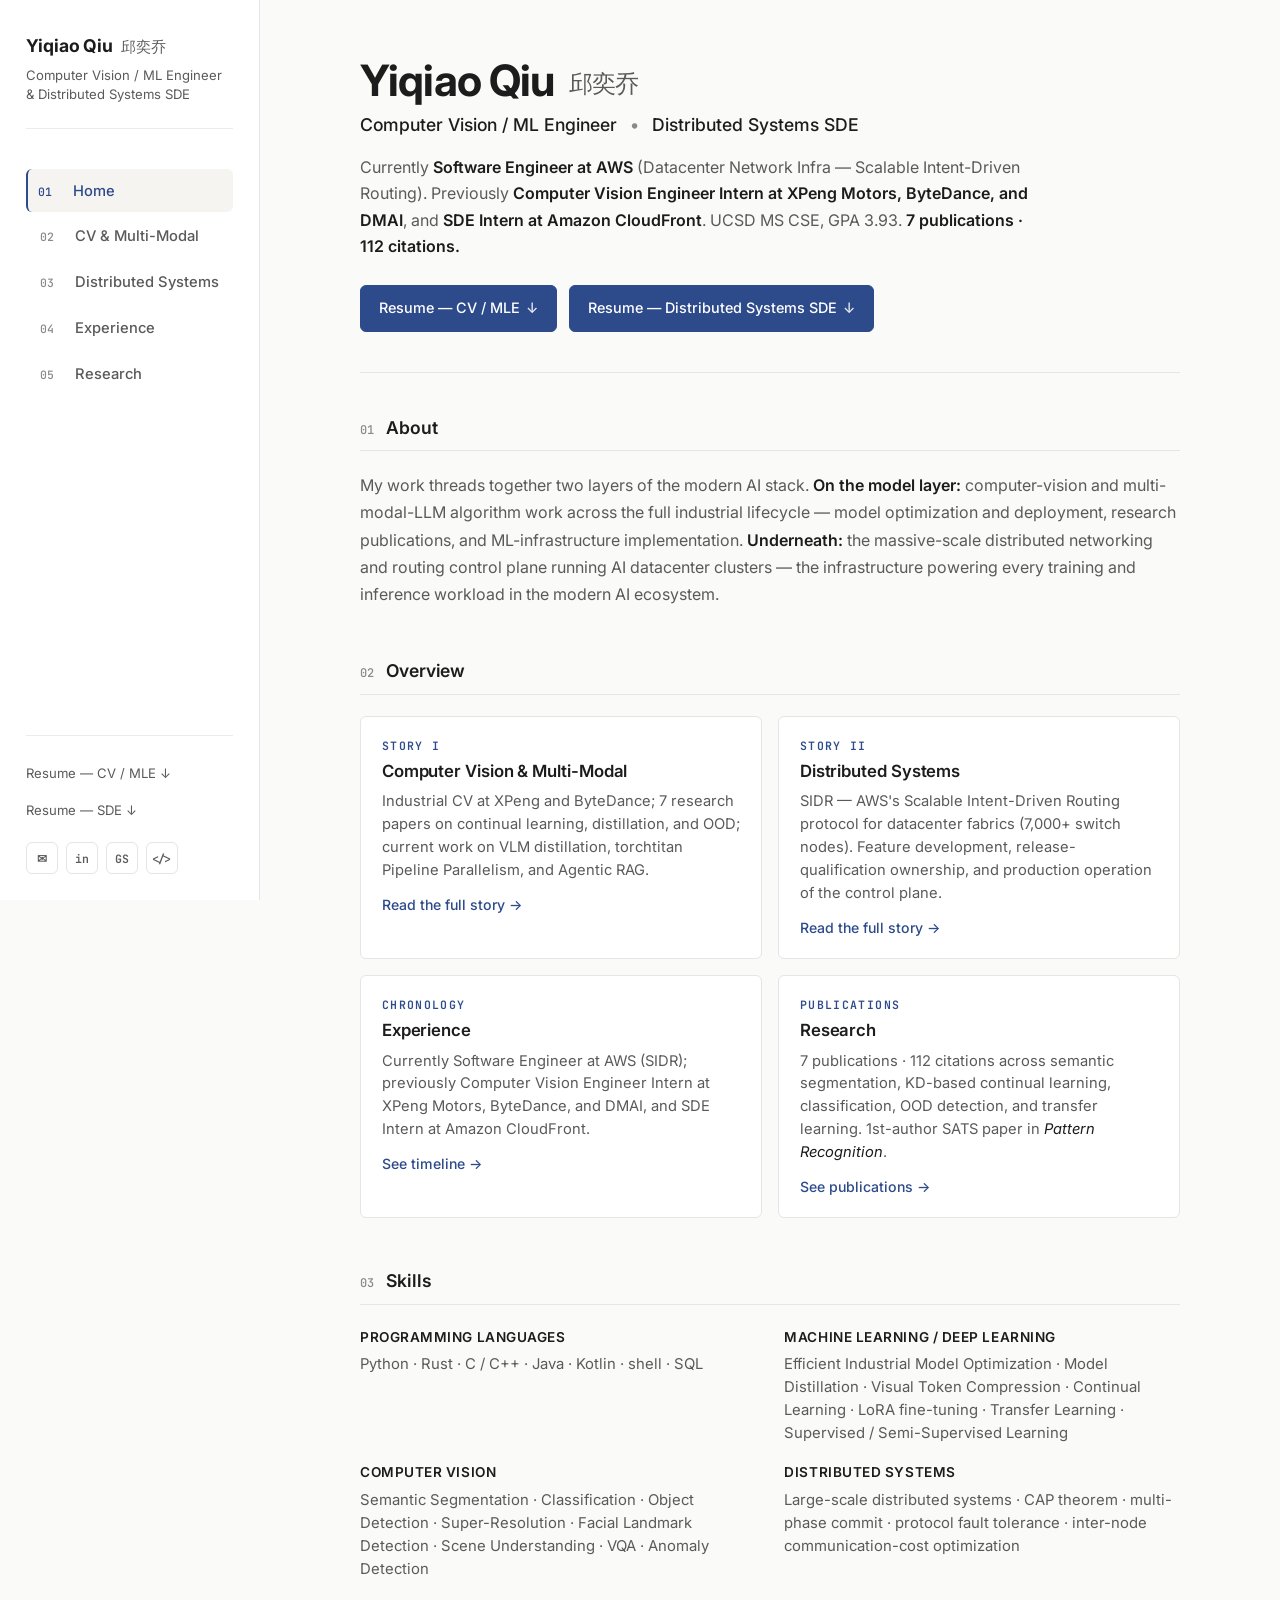
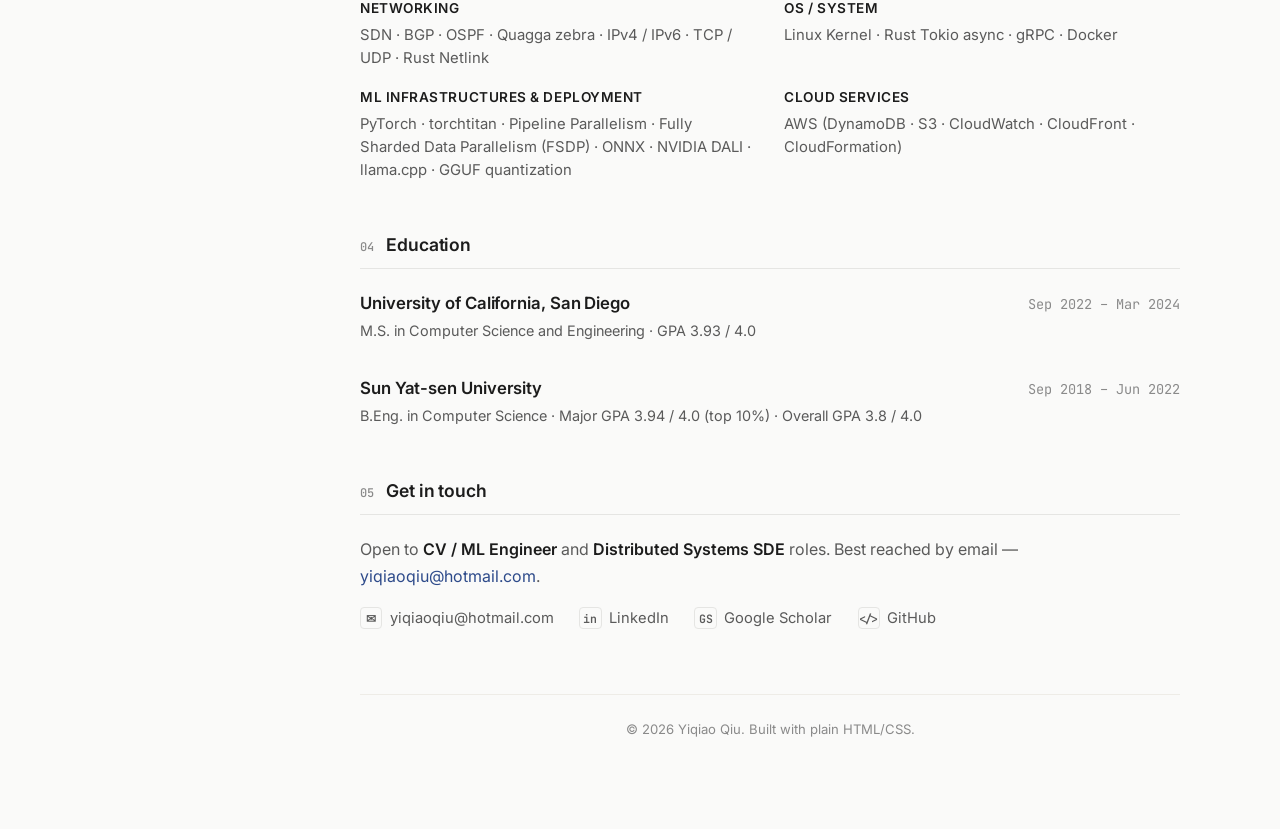
==== commit a6bb8239: "Tighten Overview card copy; reorder ML/DL skills - ML/DL row: Model Distillation moved to 2nd, add V" ====
--- a/index.html
+++ b/index.html
@@ -84,13 +84,13 @@
       <a class="preview-card" href="#cv">
         <p class="preview-num">Story I</p>
         <h3>Computer Vision &amp; Multi-Modal</h3>
-        <p class="preview-desc">Industrial CV model optimization at XPeng Motors and ByteDance — from training-pipeline acceleration to TikTok live-streaming super-resolution; 7 research papers on continual learning, distillation, and OOD detection; current work on VLM distillation + token compression, Pipeline Parallelism on torchtitan, and Agentic RAG.</p>
+        <p class="preview-desc">Industrial CV at XPeng and ByteDance; 7 research papers on continual learning, distillation, and OOD; current work on VLM distillation, torchtitan Pipeline Parallelism, and Agentic RAG.</p>
         <p class="preview-cta">Read the full story →</p>
       </a>
       <a class="preview-card" href="#distsys">
         <p class="preview-num">Story II</p>
         <h3>Distributed Systems</h3>
-        <p class="preview-desc">SIDR — AWS's Scalable Intent-Driven Routing protocol, the control plane for datacenter fabrics spanning 7,000+ switch nodes. Feature development, end-to-end ownership of release qualification, production operation, and debugging MPC race conditions under real failures.</p>
+        <p class="preview-desc">SIDR — AWS's Scalable Intent-Driven Routing protocol for datacenter fabrics (7,000+ switch nodes). Feature development, release-qualification ownership, and production operation of the control plane.</p>
         <p class="preview-cta">Read the full story →</p>
       </a>
       <a class="preview-card" href="#experience">
@@ -102,7 +102,7 @@
       <a class="preview-card" href="#research">
         <p class="preview-num">Publications</p>
         <h3>Research</h3>
-        <p class="preview-desc">7 publications · 112 citations spanning semantic segmentation, knowledge-distillation-based continual learning, classification, OOD detection, and transfer learning. 1st-author SATS paper in <em>Pattern Recognition</em>.</p>
+        <p class="preview-desc">7 publications · 112 citations across semantic segmentation, KD-based continual learning, classification, OOD detection, and transfer learning. 1st-author SATS paper in <em>Pattern Recognition</em>.</p>
         <p class="preview-cta">See publications →</p>
       </a>
     </div>
@@ -117,7 +117,7 @@
       </div>
       <div>
         <h4>Machine Learning / Deep Learning</h4>
-        <p>Efficient Industrial Model Optimization · Continual Learning · Model Distillation · LoRA fine-tuning · Transfer Learning · Supervised / Semi-Supervised</p>
+        <p>Efficient Industrial Model Optimization · Model Distillation · Visual Token Compression · Continual Learning · LoRA fine-tuning · Transfer Learning · Supervised / Semi-Supervised Learning</p>
       </div>
       <div>
         <h4>Computer Vision</h4>
--- a/styles.css
+++ b/styles.css
@@ -574,6 +574,9 @@
   font-size: 0.92rem;
   margin: 0 0 0.7rem;
   line-height: 1.55;
+  overflow: visible;
+  word-wrap: break-word;
+  overflow-wrap: anywhere;
 }
 .preview-card .preview-desc em { color: var(--text); font-style: italic; }
 .preview-card .preview-cta {
@@ -606,6 +609,8 @@
   color: var(--muted);
   font-size: 0.93rem;
   line-height: 1.55;
+  overflow-wrap: anywhere;
+  word-wrap: break-word;
 }
 
 /* ==================== Contact links row ==================== */
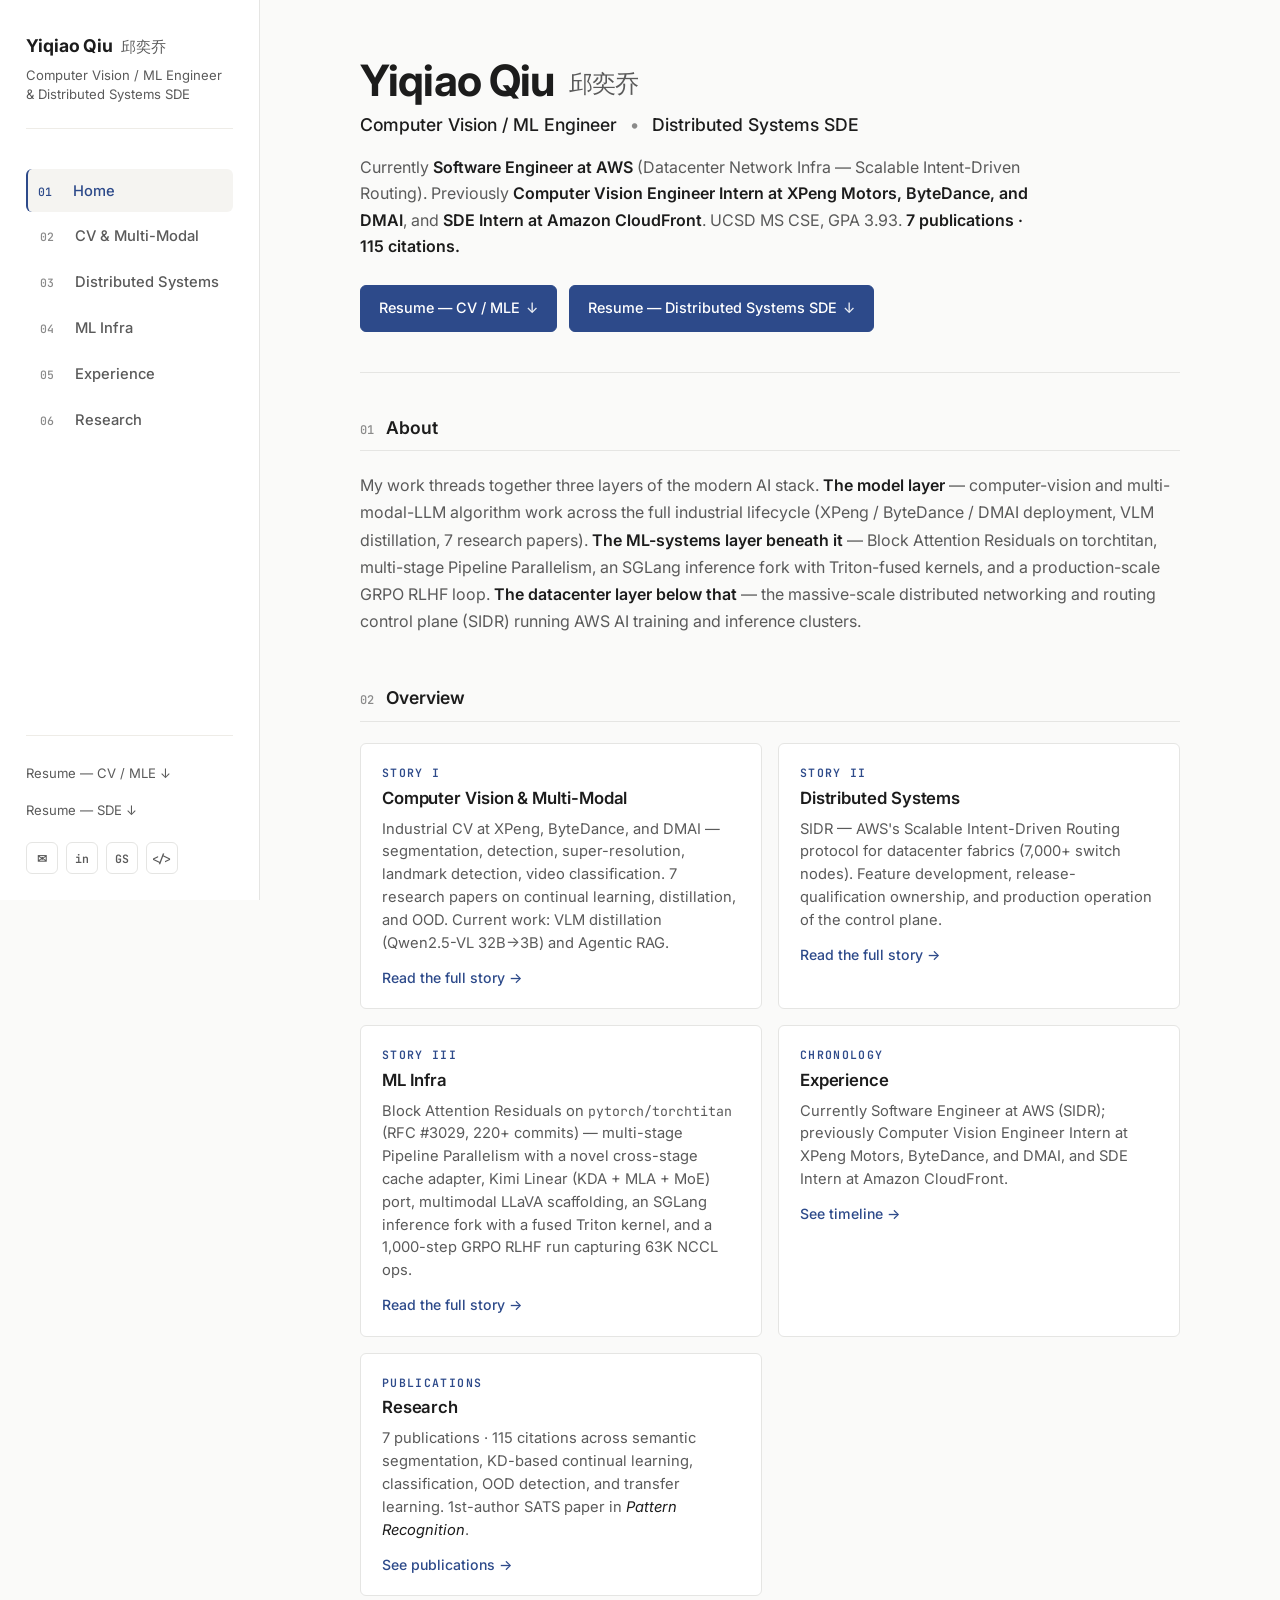
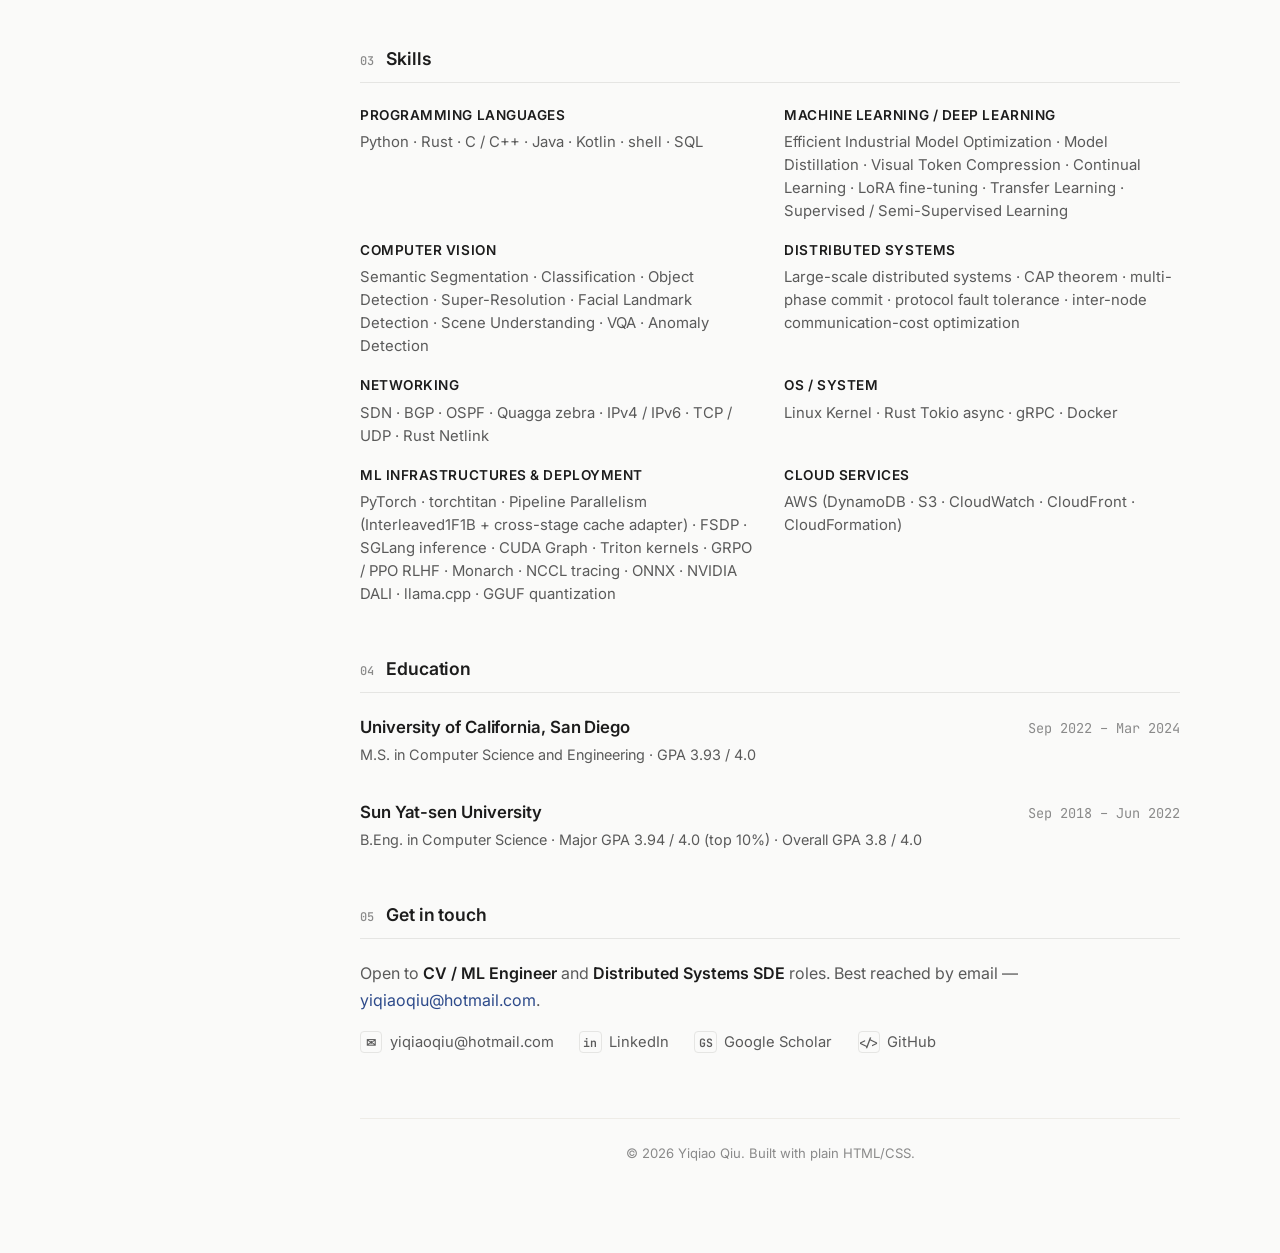
==== commit aae3e65f: "Add Story III ML Infra tab; rewrite torchtitan section; sync citations to 115 - Sidebar/nav reorgani" ====
--- a/index.html
+++ b/index.html
@@ -4,7 +4,7 @@
 <meta charset="UTF-8" />
 <meta name="viewport" content="width=device-width, initial-scale=1.0" />
 <title>Yiqiao Qiu — CV / ML Engineer &amp; Distributed Systems SDE</title>
-<meta name="description" content="Yiqiao Qiu — Computer Vision / Machine Learning Engineer and Distributed Systems SDE. UCSD MS CSE. Currently at AWS DC Networking (SIDR). 7 publications, 112 citations." />
+<meta name="description" content="Yiqiao Qiu — Computer Vision / Machine Learning Engineer and Distributed Systems SDE. UCSD MS CSE. Currently at AWS DC Networking (SIDR). 7 publications, 115 citations." />
 <link rel="stylesheet" href="styles.css" />
 <link rel="preconnect" href="https://fonts.googleapis.com" />
 <link rel="preconnect" href="https://fonts.gstatic.com" crossorigin />
@@ -27,8 +27,9 @@
     <a href="#home" data-tab="home"><span class="nav-num">01</span><span class="nav-label">Home</span></a>
     <a href="#cv" data-tab="cv"><span class="nav-num">02</span><span class="nav-label">CV &amp; Multi-Modal</span></a>
     <a href="#distsys" data-tab="distsys"><span class="nav-num">03</span><span class="nav-label">Distributed Systems</span></a>
-    <a href="#experience" data-tab="experience"><span class="nav-num">04</span><span class="nav-label">Experience</span></a>
-    <a href="#research" data-tab="research"><span class="nav-num">05</span><span class="nav-label">Research</span></a>
+    <a href="#mlinfra" data-tab="mlinfra"><span class="nav-num">04</span><span class="nav-label">ML Infra</span></a>
+    <a href="#experience" data-tab="experience"><span class="nav-num">05</span><span class="nav-label">Experience</span></a>
+    <a href="#research" data-tab="research"><span class="nav-num">06</span><span class="nav-label">Research</span></a>
   </nav>
 
   <div class="sidebar-footer">
@@ -58,7 +59,7 @@
       Currently <strong>Software Engineer at AWS</strong> (Datacenter Network Infra &mdash; Scalable Intent-Driven Routing).
       Previously <strong>Computer Vision Engineer Intern at XPeng Motors, ByteDance, and DMAI</strong>, and
       <strong>SDE Intern at Amazon CloudFront</strong>. UCSD MS CSE, GPA 3.93.
-      <strong>7 publications · 112 citations.</strong>
+      <strong>7 publications · 115 citations.</strong>
     </p>
     <div class="cta">
       <a class="btn btn-primary" href="assets/Yiqiao_Qiu_Resume_MLE.pdf" target="_blank" rel="noopener">Resume — CV / MLE <span class="arrow">↓</span></a>
@@ -69,12 +70,13 @@
   <div class="section-block">
     <h2 class="section-title"><span class="section-num">01</span> About</h2>
     <p class="prose">
-      My work threads together two layers of the modern AI stack. <strong>On the model layer:</strong>
-      computer-vision and multi-modal-LLM algorithm work across the full industrial lifecycle — model
-      optimization and deployment, research publications, and ML-infrastructure implementation.
-      <strong>Underneath:</strong> the massive-scale distributed networking and routing control plane running
-      AI datacenter clusters — the infrastructure powering every training and inference workload in the
-      modern AI ecosystem.
+      My work threads together three layers of the modern AI stack.
+      <strong>The model layer</strong> — computer-vision and multi-modal-LLM algorithm work across the full
+      industrial lifecycle (XPeng / ByteDance / DMAI deployment, VLM distillation, 7 research papers).
+      <strong>The ML-systems layer beneath it</strong> — Block Attention Residuals on torchtitan,
+      multi-stage Pipeline Parallelism, an SGLang inference fork with Triton-fused kernels, and a
+      production-scale GRPO RLHF loop. <strong>The datacenter layer below that</strong> — the massive-scale
+      distributed networking and routing control plane (SIDR) running AWS AI training and inference clusters.
     </p>
   </div>
 
@@ -84,13 +86,19 @@
       <a class="preview-card" href="#cv">
         <p class="preview-num">Story I</p>
         <h3>Computer Vision &amp; Multi-Modal</h3>
-        <p class="preview-desc">Industrial CV at XPeng and ByteDance; 7 research papers on continual learning, distillation, and OOD; current work on VLM distillation, torchtitan Pipeline Parallelism, and Agentic RAG.</p>
+        <p class="preview-desc">Industrial CV at XPeng, ByteDance, and DMAI — segmentation, detection, super-resolution, landmark detection, video classification. 7 research papers on continual learning, distillation, and OOD. Current work: VLM distillation (Qwen2.5-VL 32B→3B) and Agentic RAG.</p>
         <p class="preview-cta">Read the full story →</p>
       </a>
       <a class="preview-card" href="#distsys">
         <p class="preview-num">Story II</p>
         <h3>Distributed Systems</h3>
         <p class="preview-desc">SIDR — AWS's Scalable Intent-Driven Routing protocol for datacenter fabrics (7,000+ switch nodes). Feature development, release-qualification ownership, and production operation of the control plane.</p>
+        <p class="preview-cta">Read the full story →</p>
+      </a>
+      <a class="preview-card" href="#mlinfra">
+        <p class="preview-num">Story III</p>
+        <h3>ML Infra</h3>
+        <p class="preview-desc">Block Attention Residuals on <code>pytorch/torchtitan</code> (RFC #3029, 220+ commits) — multi-stage Pipeline Parallelism with a novel cross-stage cache adapter, Kimi Linear (KDA + MLA + MoE) port, multimodal LLaVA scaffolding, an SGLang inference fork with a fused Triton kernel, and a 1,000-step GRPO RLHF run capturing 63K NCCL ops.</p>
         <p class="preview-cta">Read the full story →</p>
       </a>
       <a class="preview-card" href="#experience">
@@ -102,7 +110,7 @@
       <a class="preview-card" href="#research">
         <p class="preview-num">Publications</p>
         <h3>Research</h3>
-        <p class="preview-desc">7 publications · 112 citations across semantic segmentation, KD-based continual learning, classification, OOD detection, and transfer learning. 1st-author SATS paper in <em>Pattern Recognition</em>.</p>
+        <p class="preview-desc">7 publications · 115 citations across semantic segmentation, KD-based continual learning, classification, OOD detection, and transfer learning. 1st-author SATS paper in <em>Pattern Recognition</em>.</p>
         <p class="preview-cta">See publications →</p>
       </a>
     </div>
@@ -137,7 +145,7 @@
       </div>
       <div>
         <h4>ML Infrastructures &amp; Deployment</h4>
-        <p>PyTorch · torchtitan · Pipeline Parallelism · Fully Sharded Data Parallelism (FSDP) · ONNX · NVIDIA DALI · llama.cpp · GGUF quantization</p>
+        <p>PyTorch · torchtitan · Pipeline Parallelism (Interleaved1F1B + cross-stage cache adapter) · FSDP · SGLang inference · CUDA Graph · Triton kernels · GRPO / PPO RLHF · Monarch · NCCL tracing · ONNX · NVIDIA DALI · llama.cpp · GGUF quantization</p>
       </div>
       <div>
         <h4>Cloud Services</h4>
@@ -188,8 +196,10 @@
   </header>
 
   <p class="prose">
-    My ML work tells one story: <strong>take the efficient-model mindset — latency, memory, throughput —
-    from classical CV into modern VLMs and the training systems beneath them.</strong>
+    My CV / multi-modal work tells one story: <strong>take the efficient-model mindset — latency, memory,
+    throughput — from classical CV into modern VLMs and LLM-agent applications</strong>. The training-systems
+    side of the same arc — Block Attention Residuals on torchtitan, multi-stage Pipeline Parallelism, the
+    SGLang inference fork, and the GRPO RLHF loop — lives on its own page (<a href="#mlinfra">Story III · ML Infra →</a>).
   </p>
 
   <h3 class="about-subhead">Industrial efficient-model work</h3>
@@ -278,17 +288,6 @@
     <em>+1%</em>; 16× extreme compression at only 2.4% degradation; BF16 → GGUF Q4_K_M quantization
     (3.9× smaller) deployed on a consumer RTX 4070 Ti via llama.cpp at
     <strong>170 tokens/s, 142 ms TTFT</strong>.
-  </p>
-
-  <h3 class="about-subhead">ML Infra — Pipeline Parallelism on torchtitan</h3>
-  <p class="prose">
-    My fork of PyTorch <code>torchtitan</code>
-    (<a href="https://github.com/QIU023/torchtitan/tree/309b462c48c5549f6f1646611ac6804f49a0d7ce" target="_blank" rel="noopener">branch 309b462</a>)
-    implements a <strong>Block Attention Residuals</strong> experiment composed with <strong>multi-stage
-    pipeline parallelism</strong> (PP=4 + cache adapter smoke-green), an AttnRes subclass with a scaling-law
-    config registry, silent-grad-loss detection with clone-on-capture, a <code>grouped_mm</code> +
-    <code>torch.compile</code> throughput path, and a <strong>LLaVA-style multimodal scaffolding</strong>
-    on top of a Kimi Linear (KDA / MLA / MLP) base.
   </p>
 
   <h3 class="about-subhead">Agentic RAG + LLM-agent result evaluation harness</h3>
@@ -377,6 +376,123 @@
   </p>
 </section>
 
+<!-- ============ ML INFRA TAB ============ -->
+<section class="tab" id="tab-mlinfra">
+  <header class="tab-header">
+    <p class="tab-num">Story III</p>
+    <h1>ML Infra</h1>
+    <p class="tab-subtitle">Training · Pipeline Parallelism · Inference · RLHF</p>
+  </header>
+
+  <p class="prose">
+    My ML-systems work covers the full LLM lifecycle on a single project:
+    <strong>algorithm-architecture co-design (Block Attention Residuals)</strong> →
+    <strong>large-scale pretraining (FSDP + multi-stage Pipeline Parallelism)</strong> →
+    <strong>multimodal continued-pretrain &amp; SFT</strong> →
+    <strong>inference acceleration (SGLang fork + Triton-fused kernels + CUDA Graph)</strong> →
+    <strong>RLHF (production-scale GRPO/PPO via SGLang generation)</strong>.
+    All of it lives in
+    <a href="https://github.com/QIU023/torchtitan_attention_residual" target="_blank" rel="noopener">QIU023/torchtitan_attention_residual</a>
+    (220+ commits across 11 phases) and the companion inference fork
+    <a href="https://github.com/QIU023/sglang/tree/attention_residual_inference" target="_blank" rel="noopener">QIU023/sglang@attention_residual_inference</a>.
+    <strong>RFC filed upstream as
+    <a href="https://github.com/pytorch/torchtitan/pull/3029" target="_blank" rel="noopener">pytorch/torchtitan#3029</a>.</strong>
+  </p>
+
+  <h3 class="about-subhead">Block Attention Residuals — algorithm-architecture co-design</h3>
+  <p class="prose">
+    Independent end-to-end reproduction of <strong>Block Attention Residuals</strong> (Kimi Team,
+    arXiv:2603.15031) as a contribution to <code>pytorch/torchtitan</code>. The algorithm replaces fixed
+    residual accumulation with softmax attention over block outputs — partitioning layers into N blocks
+    (~8 recommended), running standard residuals inside blocks and firing attention-based aggregation only
+    at boundaries. <strong>Cross-stage pipeline-parallel traffic drops from O(L·d) to O(N·d)</strong>,
+    making the algorithm directly compatible with multi-stage PP — this is the load-bearing engineering
+    insight that motivated the entire project.
+  </p>
+
+  <h3 class="about-subhead">Phase 2 — Single-GPU FSDP A/B (174M dense Llama3)</h3>
+  <p class="prose">
+    Headline finding reproduces the paper's Table 1 trend; AttnRes is consistently below baseline at every
+    milestone under matched hyperparameters and architecture:
+  </p>
+  <ul class="prose-list">
+    <li><em>Step 500</em> — baseline 6.1412 vs <strong>AttnRes 6.0146 (Δ −0.1265)</strong>.</li>
+    <li><em>Step 10,000</em> — baseline 4.3235 vs <strong>AttnRes 4.2192 (Δ −0.1043)</strong>.</li>
+  </ul>
+  <p class="prose">
+    Supports the paper's ~1.25× effective-compute-gain claim. RFC evidence for upstream review.
+  </p>
+
+  <h3 class="about-subhead">Phase 3 — novel PP cross-stage cache adapter for Interleaved1F1B</h3>
+  <p class="prose">
+    The central engineering question of porting block-level attention into pipeline parallelism: AttnRes
+    aggregation at block boundaries needs the previous block's outputs, but in Interleaved1F1B those
+    outputs live on a different rank and have already moved out of the PP buffer. I designed a
+    <strong>cross-stage cache adapter</strong> that materializes block-boundary outputs into a per-rank
+    cache, replays them at the right microbatch index, and gates eviction against the schedule's commit
+    semantics. Validation on PP=4, V=2:
+  </p>
+  <ul class="prose-list">
+    <li>Naive vs. adapter loss delta within the <strong>nondeterminism band (max ~0.06)</strong>.</li>
+    <li>Memory overhead: <strong>+260 MB cache on stage-boundary ranks</strong>, zero on internal ranks.</li>
+    <li><strong>41/41 CPU unit tests passing</strong>; smoke-green on real cluster runs.</li>
+  </ul>
+
+  <h3 class="about-subhead">Phase 4 — Kimi Linear (KDA + MLA + MoE) port + AttnRes + PP</h3>
+  <p class="prose">
+    Full integration of <strong>Key-Derived Attention (KDA)</strong>, <strong>Multi-head Latent Attention
+    (MLA)</strong>, and an <strong>MoE</strong> backbone underneath the AttnRes block scheme;
+    <strong>436M FSDP architecture-validation checkpoint at 12.5k steps</strong> on C4-equivalent data
+    (explicitly framed as architecture-validation grade, ~0.35% of the paper's 119B-token budget); a
+    canonical aligned <strong>447M Kimi Linear AttnRes pretrain under FSDP=8</strong>.
+  </p>
+
+  <h3 class="about-subhead">Phase 5 / 6 — Multimodal scaffolding</h3>
+  <p class="prose">
+    A <strong>LLaVA-style projector</strong> on top of the Kimi Linear AttnRes base; FSDP=8 multimodal
+    launcher; <strong>447M aligned multimodal continued-pretrain (2,500 steps) + SFT (500 steps)</strong>
+    reusing LLaVA-Pretrain captions (overnight orchestrator simplified to drop COCO since SFT shares the
+    same caption pool); multimodal GRPO entry point with a LLaVA caption task as the bridge into Phase 11.
+  </p>
+
+  <h3 class="about-subhead">Phase 11 — SGLang inference fork</h3>
+  <p class="prose">
+    Companion fork
+    <a href="https://github.com/QIU023/sglang/tree/attention_residual_inference" target="_blank" rel="noopener">QIU023/sglang@attention_residual_inference</a>:
+    <strong>CUDA Graph integration</strong> for Kimi-Linear and Qwen3 (with cuda-graph compat fix for
+    static cleanup), real-checkpoint end-to-end inference, chunked-prefill, and a <strong>fused Phase-2
+    Triton kernel</strong> for AttnRes block aggregation. Long-context AttnRes bench includes a
+    <strong>24K-context data point</strong>. The profiling report surfaced (and fixed) a v2-bench bug
+    where the Triton kernel was never firing — the kind of silent-failure regression that judge-only
+    benchmarking misses.
+  </p>
+
+  <h3 class="about-subhead">Phase 11 / RLHF — production GRPO loop</h3>
+  <p class="prose">
+    End-to-end GRPO/PPO via SGLang generation, scaling up production runs through the fleet:
+  </p>
+  <ul class="prose-list">
+    <li><em>sum-digits production runs</em> at 50 / 200 / 500 steps demonstrating real learning under
+      <code>kl_coef=0.05</code> with a frozen reference model.</li>
+    <li><strong>1,000-step definitive run capturing 63,483 NCCL ops</strong>; 500-step run captured 51K.</li>
+    <li><strong>PolicyTrainer relaxation</strong>, <strong>lead/follower + provisioner shared-mode</strong>
+      topology, <strong>Monarch worker spawn fix</strong> (pre-import <code>torch</code> +
+      <code>torchtitan</code> in the worker before Monarch dispatches), <strong>NCCL trace wrapper</strong>
+      for fabric-level tracing, <strong>varlen_attn SDPA fallback</strong> unblock.</li>
+  </ul>
+
+  <h3 class="about-subhead">Cross-cutting infra in the fork</h3>
+  <ul class="prose-list">
+    <li><strong>Multi-stage pipeline parallelism</strong> (PP=4 with the cross-stage cache adapter).</li>
+    <li><strong>AttnRes subclass with a scaling-law config registry</strong> covering the model-size sweep.</li>
+    <li><strong>Silent-grad-loss detection with clone-on-capture</strong> — guards against the activation /
+      gradient aliasing bugs that pipeline-parallel debugging is full of.</li>
+    <li><code>grouped_mm</code> + <code>torch.compile</code> throughput path.</li>
+    <li><strong>git-LFS-backed CSV.gz NCCL traces</strong>; <strong>vast.ai env-compat patch</strong> for
+      cross-host reproducibility.</li>
+  </ul>
+</section>
+
 <!-- ============ EXPERIENCE TAB ============ -->
 <section class="tab" id="tab-experience">
   <header class="tab-header">
@@ -455,7 +571,7 @@
   <header class="tab-header">
     <p class="tab-num">Publications</p>
     <h1>Research</h1>
-    <p class="tab-subtitle">7 publications · 112 citations</p>
+    <p class="tab-subtitle">7 publications · 115 citations</p>
   </header>
 
   <p class="prose">
@@ -469,7 +585,7 @@
   <ul class="prose-list">
     <li>
       <em>SATS: Self-Attention Transfer for Continual Semantic Segmentation.</em> 1st author.
-      <em>Pattern Recognition</em>, 2023 · <span class="cite">53 citations</span>.
+      <em>Pattern Recognition</em>, 2023 · <span class="cite">55 citations</span>.
       Continual semantic segmentation suffers from catastrophic forgetting when a model is incrementally
       trained on new classes while retaining old ones. SATS introduces a lightweight <strong>self-attention
       transfer</strong> scheme that distills the <strong>inter-patch relationship structure</strong> from
@@ -501,7 +617,7 @@
   <div class="pub-grid">
     <div class="pub">
       <p class="pub-title">Anything in Any Scene: Photorealistic Video Object Insertion</p>
-      <p class="pub-meta">Co-author · <strong>Preprint</strong>, arXiv:2401.17509, 2024 · <span class="cite">300+ GitHub stars · 12 citations</span> · Presented at EI 2025 Highlights Session (IS&amp;T Electronic Imaging)</p>
+      <p class="pub-meta">Co-author · <strong>Preprint</strong>, arXiv:2401.17509, 2024 · <span class="cite">300+ GitHub stars · 13 citations</span> · Presented at EI 2025 Highlights Session (IS&amp;T Electronic Imaging)</p>
     </div>
     <div class="pub">
       <p class="pub-title">Deep Model Reference: Simple Yet Effective Confidence Estimation for Image Classification</p>
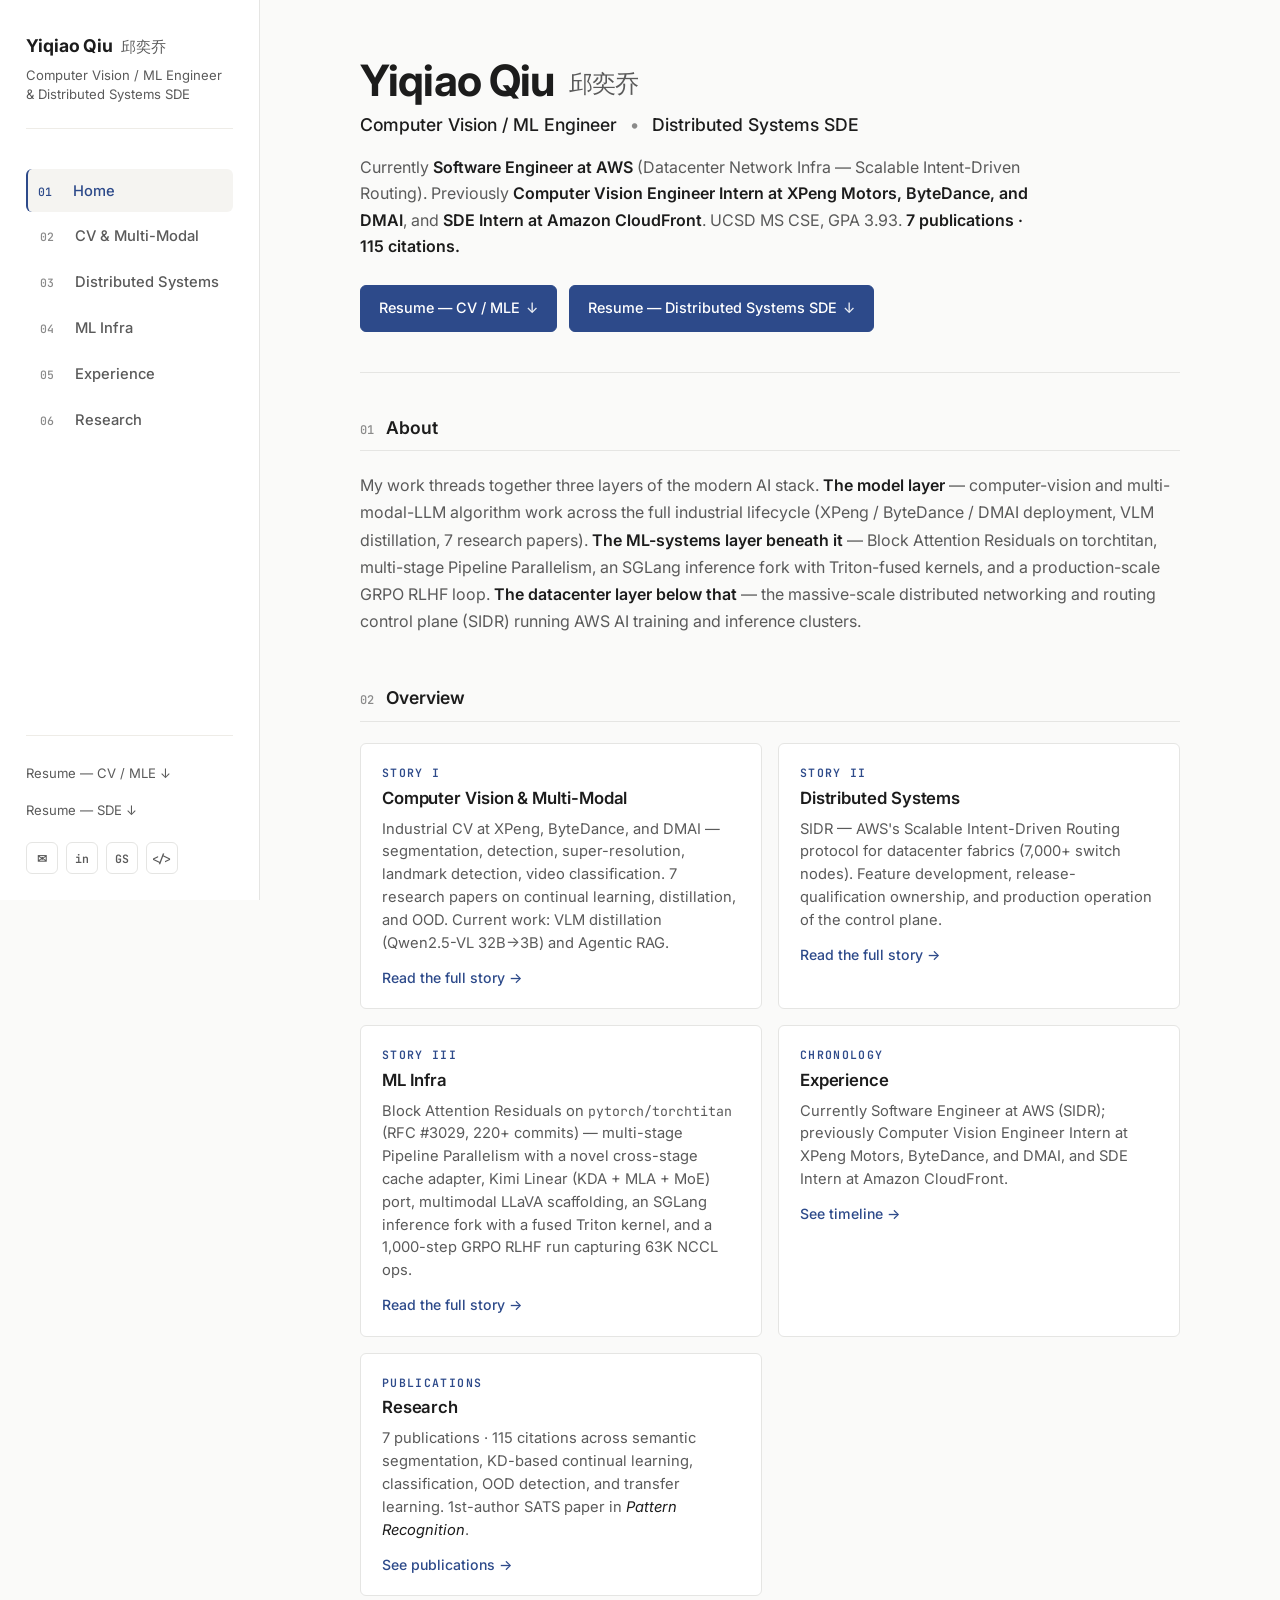
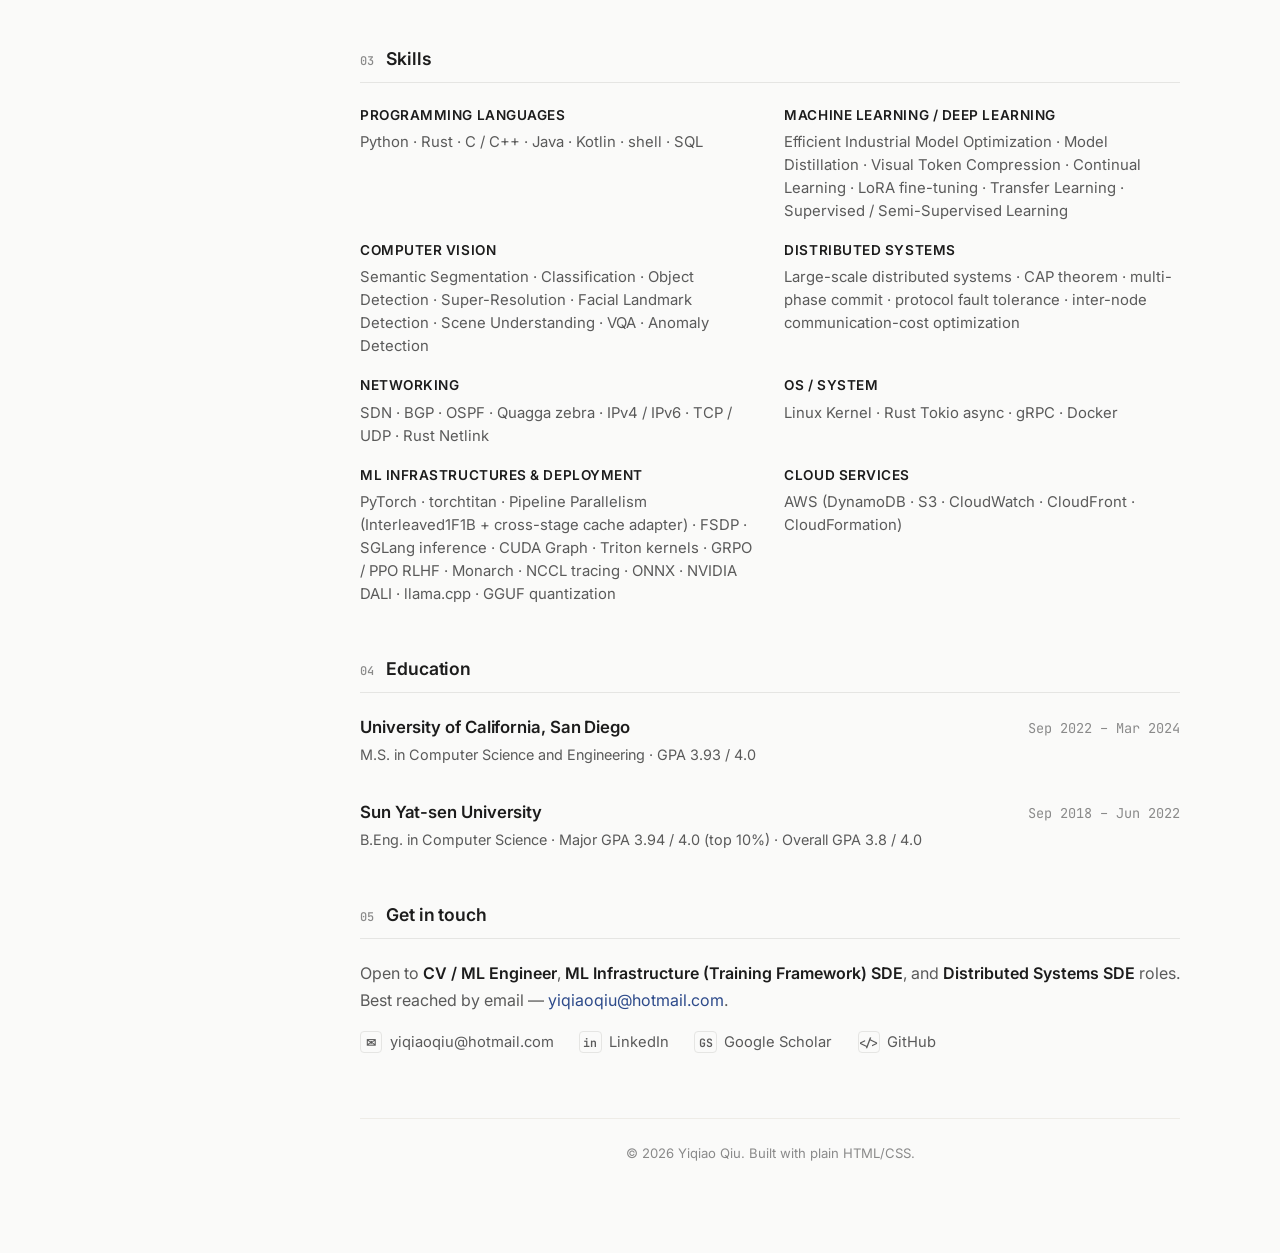
==== commit 2c69c55a: "Add ML Infrastructure (Training Framework) SDE to roles open to" ====
--- a/index.html
+++ b/index.html
@@ -175,7 +175,8 @@
   <div class="section-block">
     <h2 class="section-title"><span class="section-num">05</span> Get in touch</h2>
     <p class="prose">
-      Open to <strong>CV / ML Engineer</strong> and <strong>Distributed Systems SDE</strong> roles.
+      Open to <strong>CV / ML Engineer</strong>, <strong>ML Infrastructure (Training Framework) SDE</strong>,
+      and <strong>Distributed Systems SDE</strong> roles.
       Best reached by email — <a href="mailto:yiqiaoqiu@hotmail.com">yiqiaoqiu@hotmail.com</a>.
     </p>
     <div class="links">
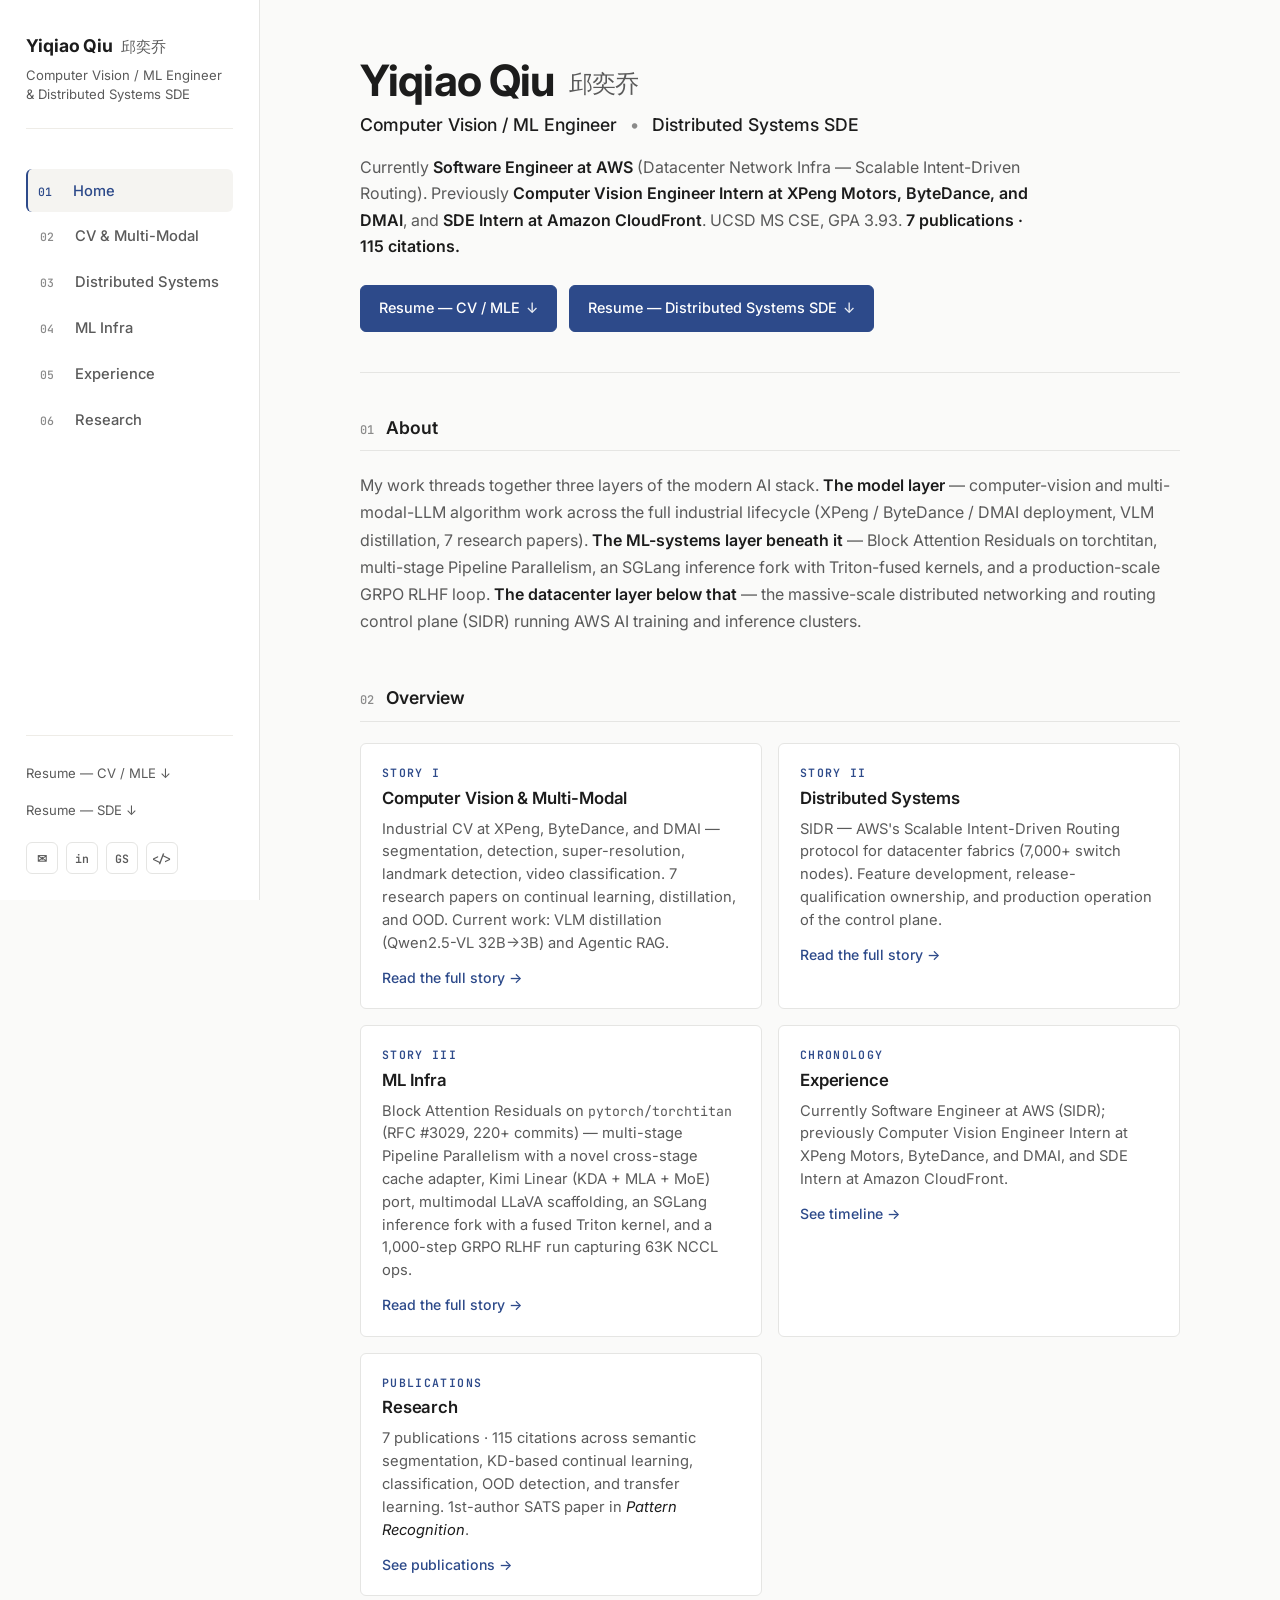
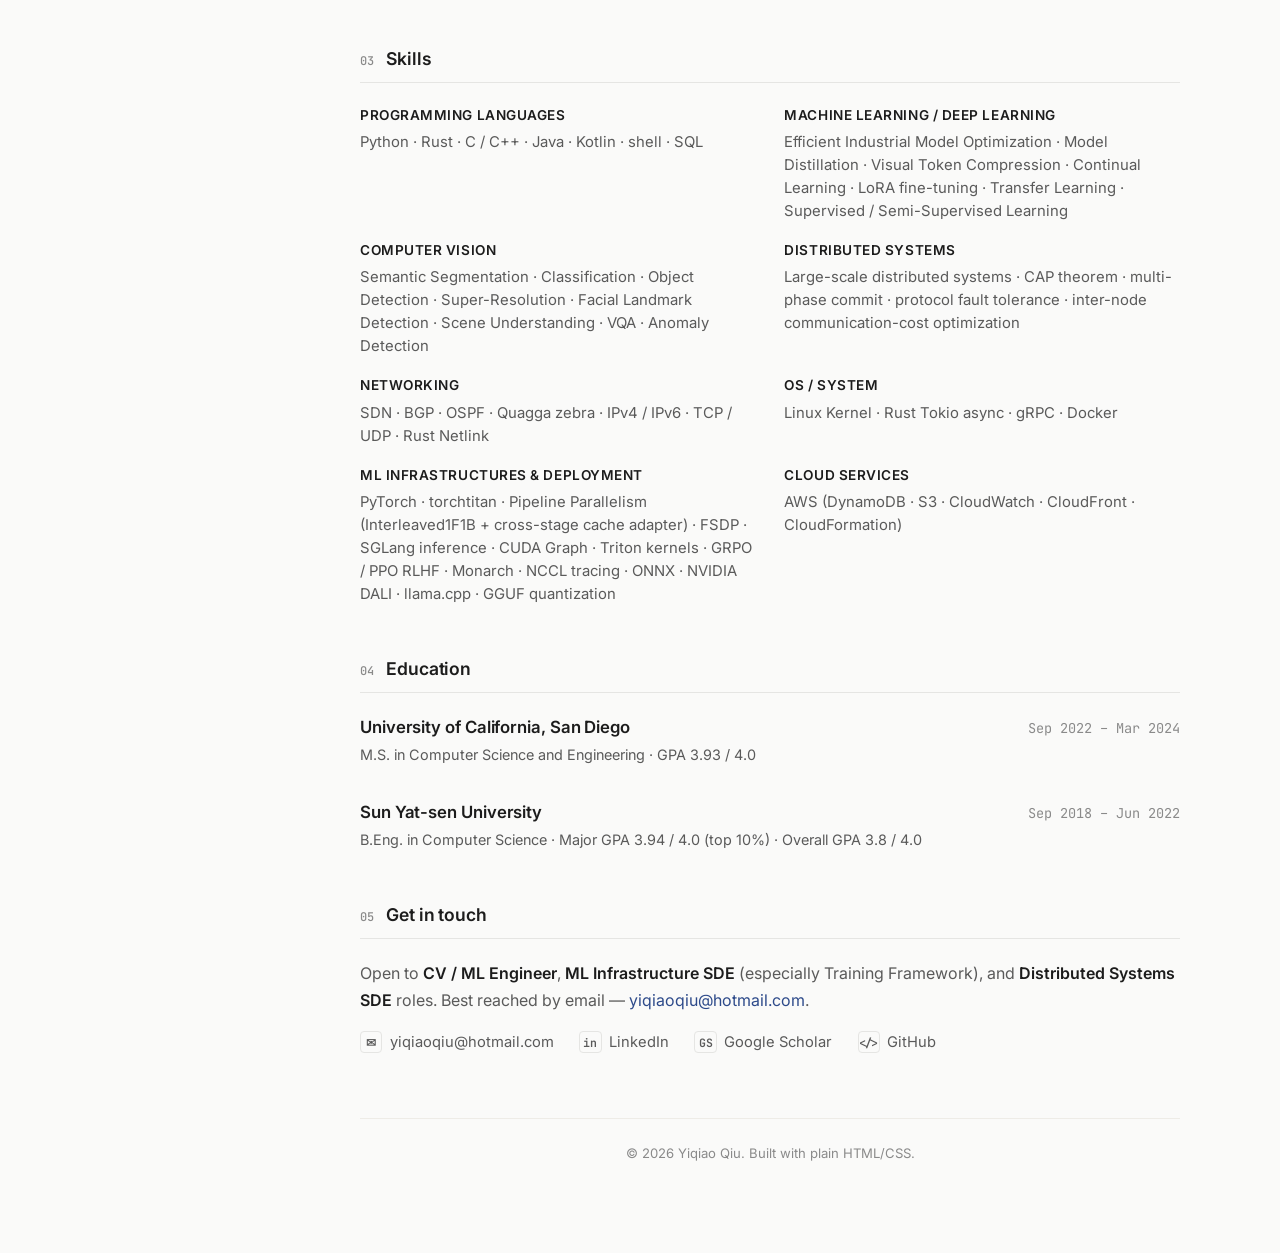
==== commit 652285fc: "Refine ML Infra role phrasing to 'especially Training Framework'" ====
--- a/index.html
+++ b/index.html
@@ -175,8 +175,8 @@
   <div class="section-block">
     <h2 class="section-title"><span class="section-num">05</span> Get in touch</h2>
     <p class="prose">
-      Open to <strong>CV / ML Engineer</strong>, <strong>ML Infrastructure (Training Framework) SDE</strong>,
-      and <strong>Distributed Systems SDE</strong> roles.
+      Open to <strong>CV / ML Engineer</strong>, <strong>ML Infrastructure SDE</strong>
+      (especially Training Framework), and <strong>Distributed Systems SDE</strong> roles.
       Best reached by email — <a href="mailto:yiqiaoqiu@hotmail.com">yiqiaoqiu@hotmail.com</a>.
     </p>
     <div class="links">
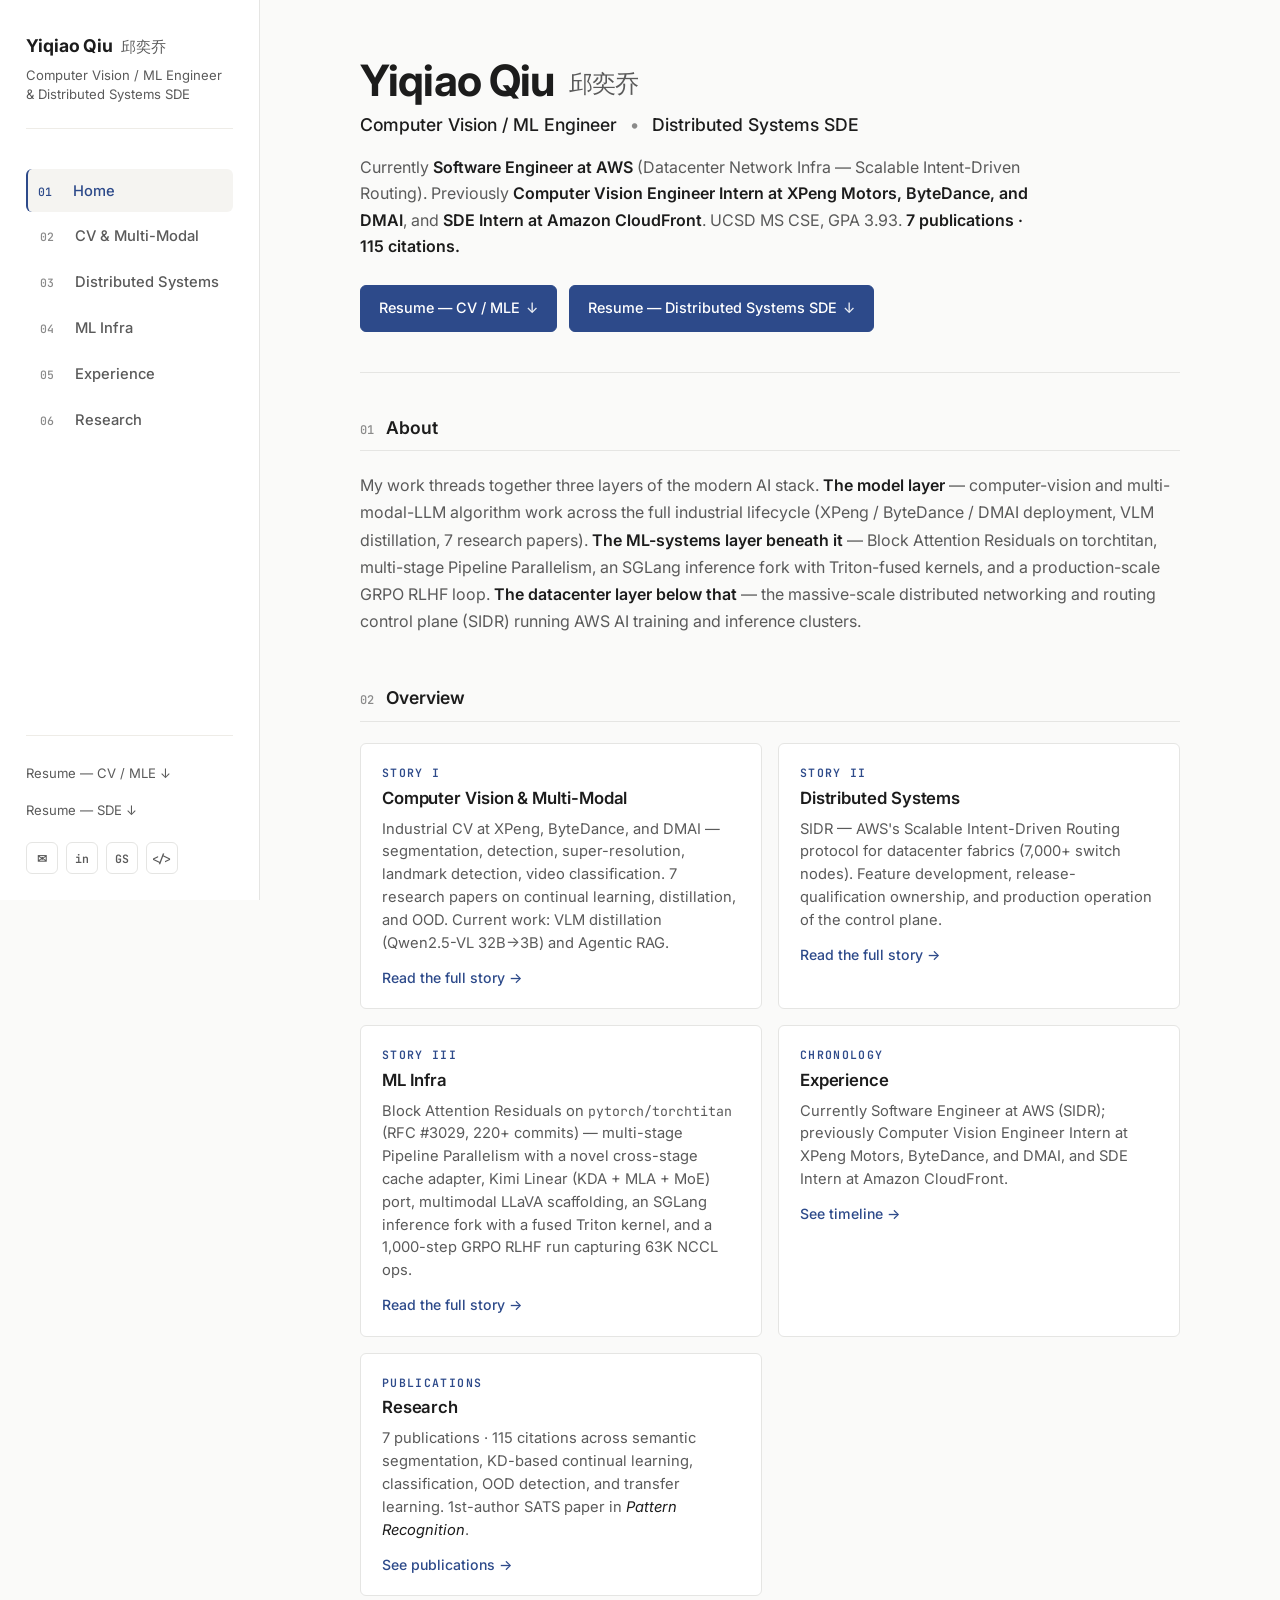
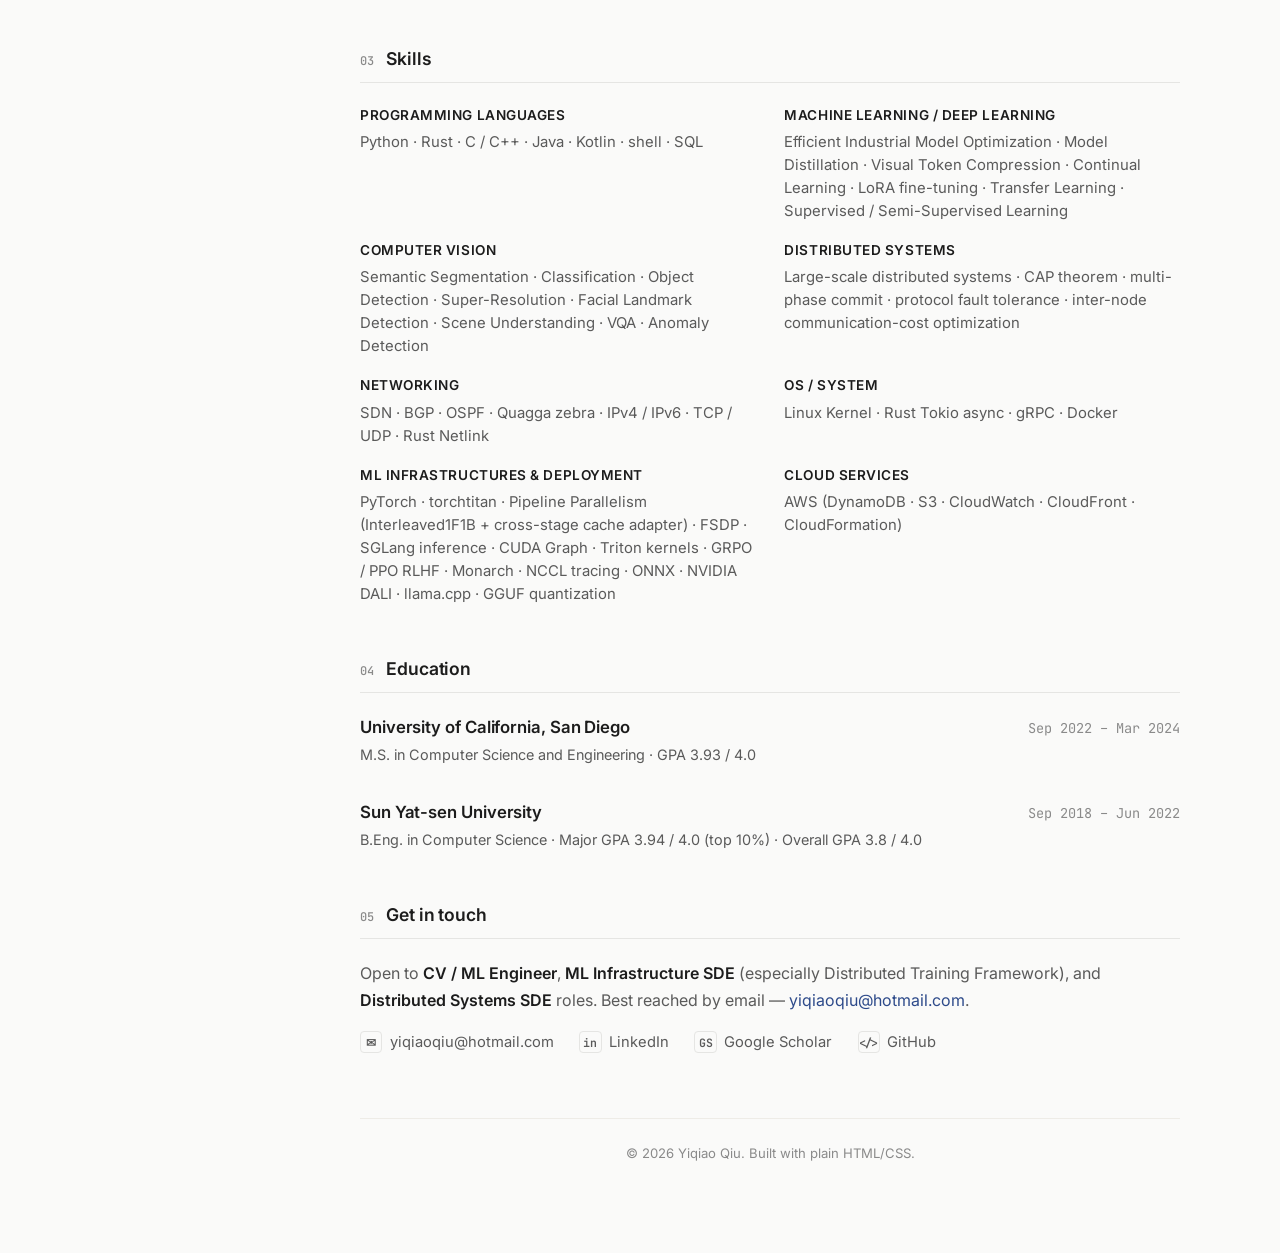
==== commit 01ce337a: "Specify 'Distributed Training Framework' in ML Infra role phrasing" ====
--- a/index.html
+++ b/index.html
@@ -176,7 +176,7 @@
     <h2 class="section-title"><span class="section-num">05</span> Get in touch</h2>
     <p class="prose">
       Open to <strong>CV / ML Engineer</strong>, <strong>ML Infrastructure SDE</strong>
-      (especially Training Framework), and <strong>Distributed Systems SDE</strong> roles.
+      (especially Distributed Training Framework), and <strong>Distributed Systems SDE</strong> roles.
       Best reached by email — <a href="mailto:yiqiaoqiu@hotmail.com">yiqiaoqiu@hotmail.com</a>.
     </p>
     <div class="links">
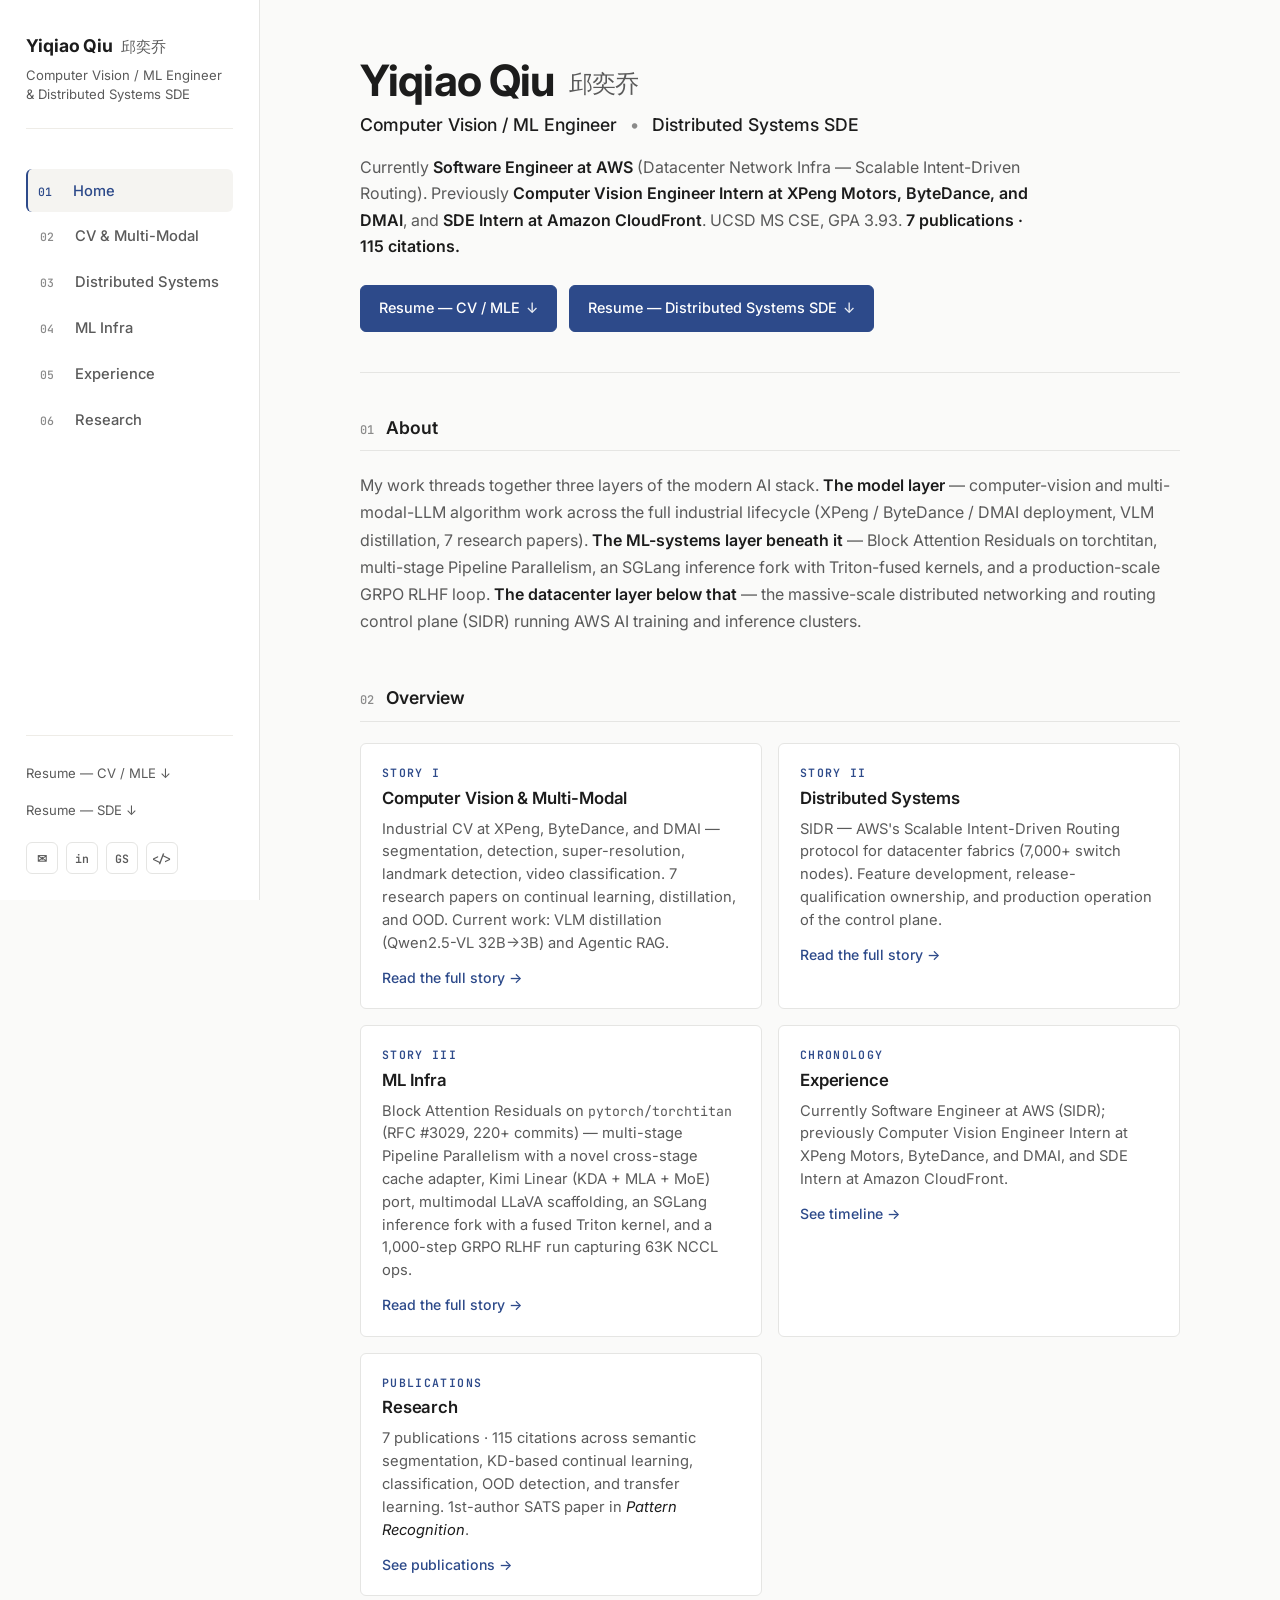
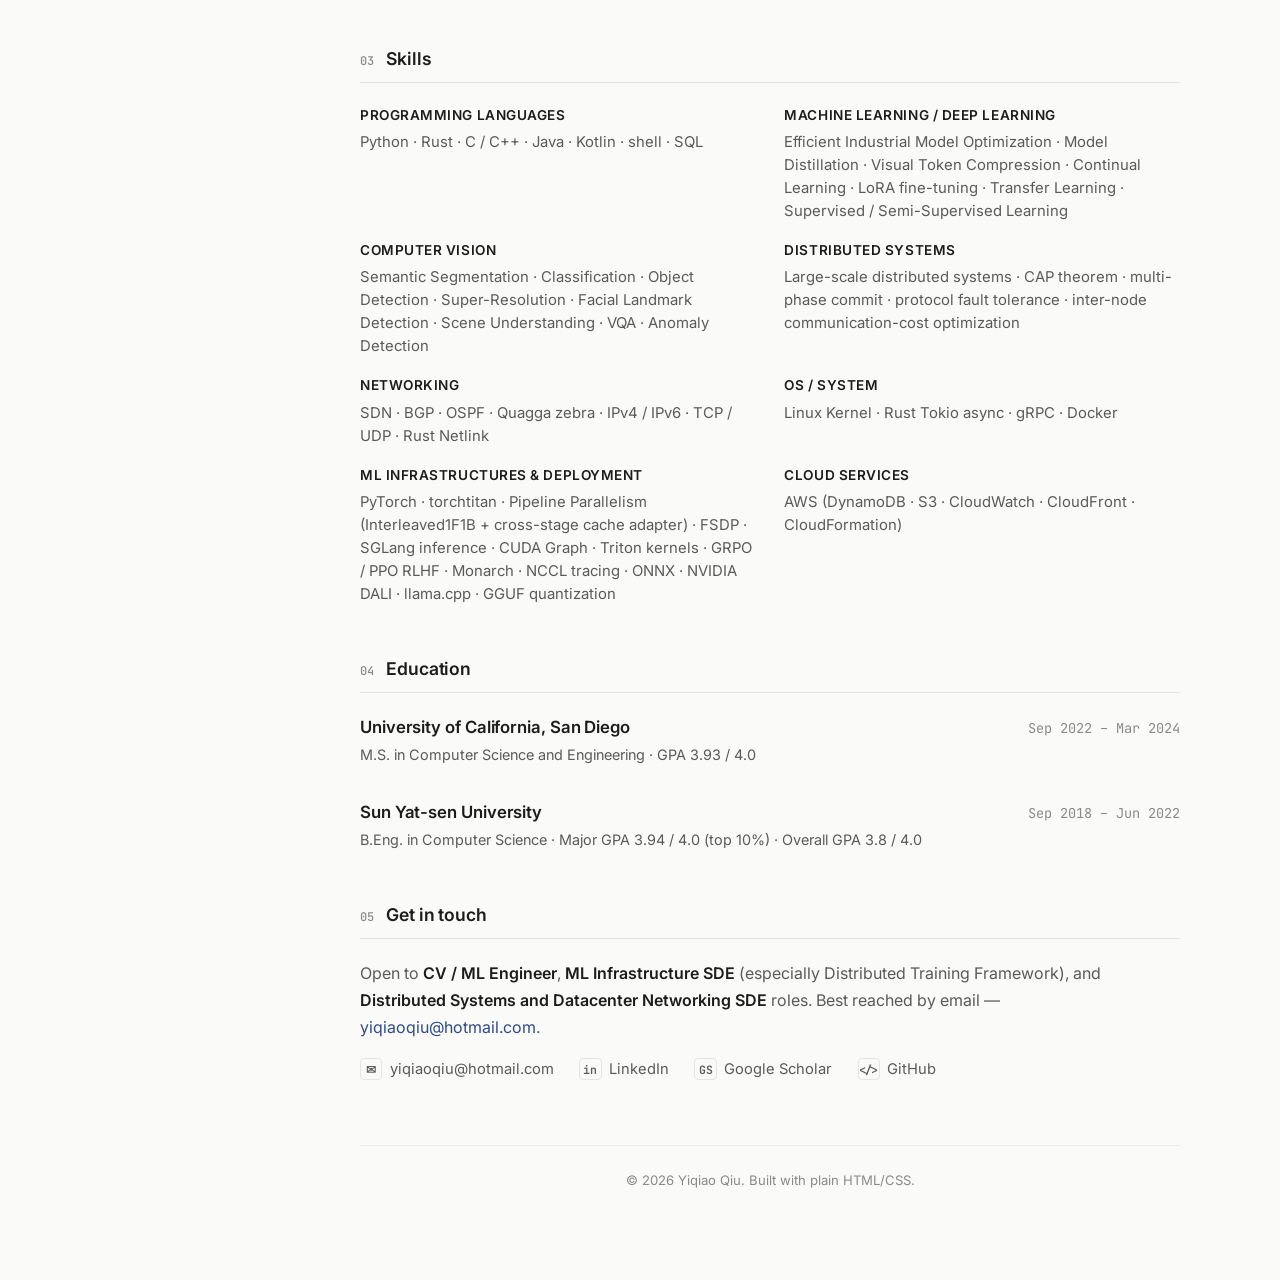
==== commit 32a93417: "Expand Distributed Systems role to include Datacenter Networking" ====
--- a/index.html
+++ b/index.html
@@ -176,7 +176,7 @@
     <h2 class="section-title"><span class="section-num">05</span> Get in touch</h2>
     <p class="prose">
       Open to <strong>CV / ML Engineer</strong>, <strong>ML Infrastructure SDE</strong>
-      (especially Distributed Training Framework), and <strong>Distributed Systems SDE</strong> roles.
+      (especially Distributed Training Framework), and <strong>Distributed Systems and Datacenter Networking SDE</strong> roles.
       Best reached by email — <a href="mailto:yiqiaoqiu@hotmail.com">yiqiaoqiu@hotmail.com</a>.
     </p>
     <div class="links">
